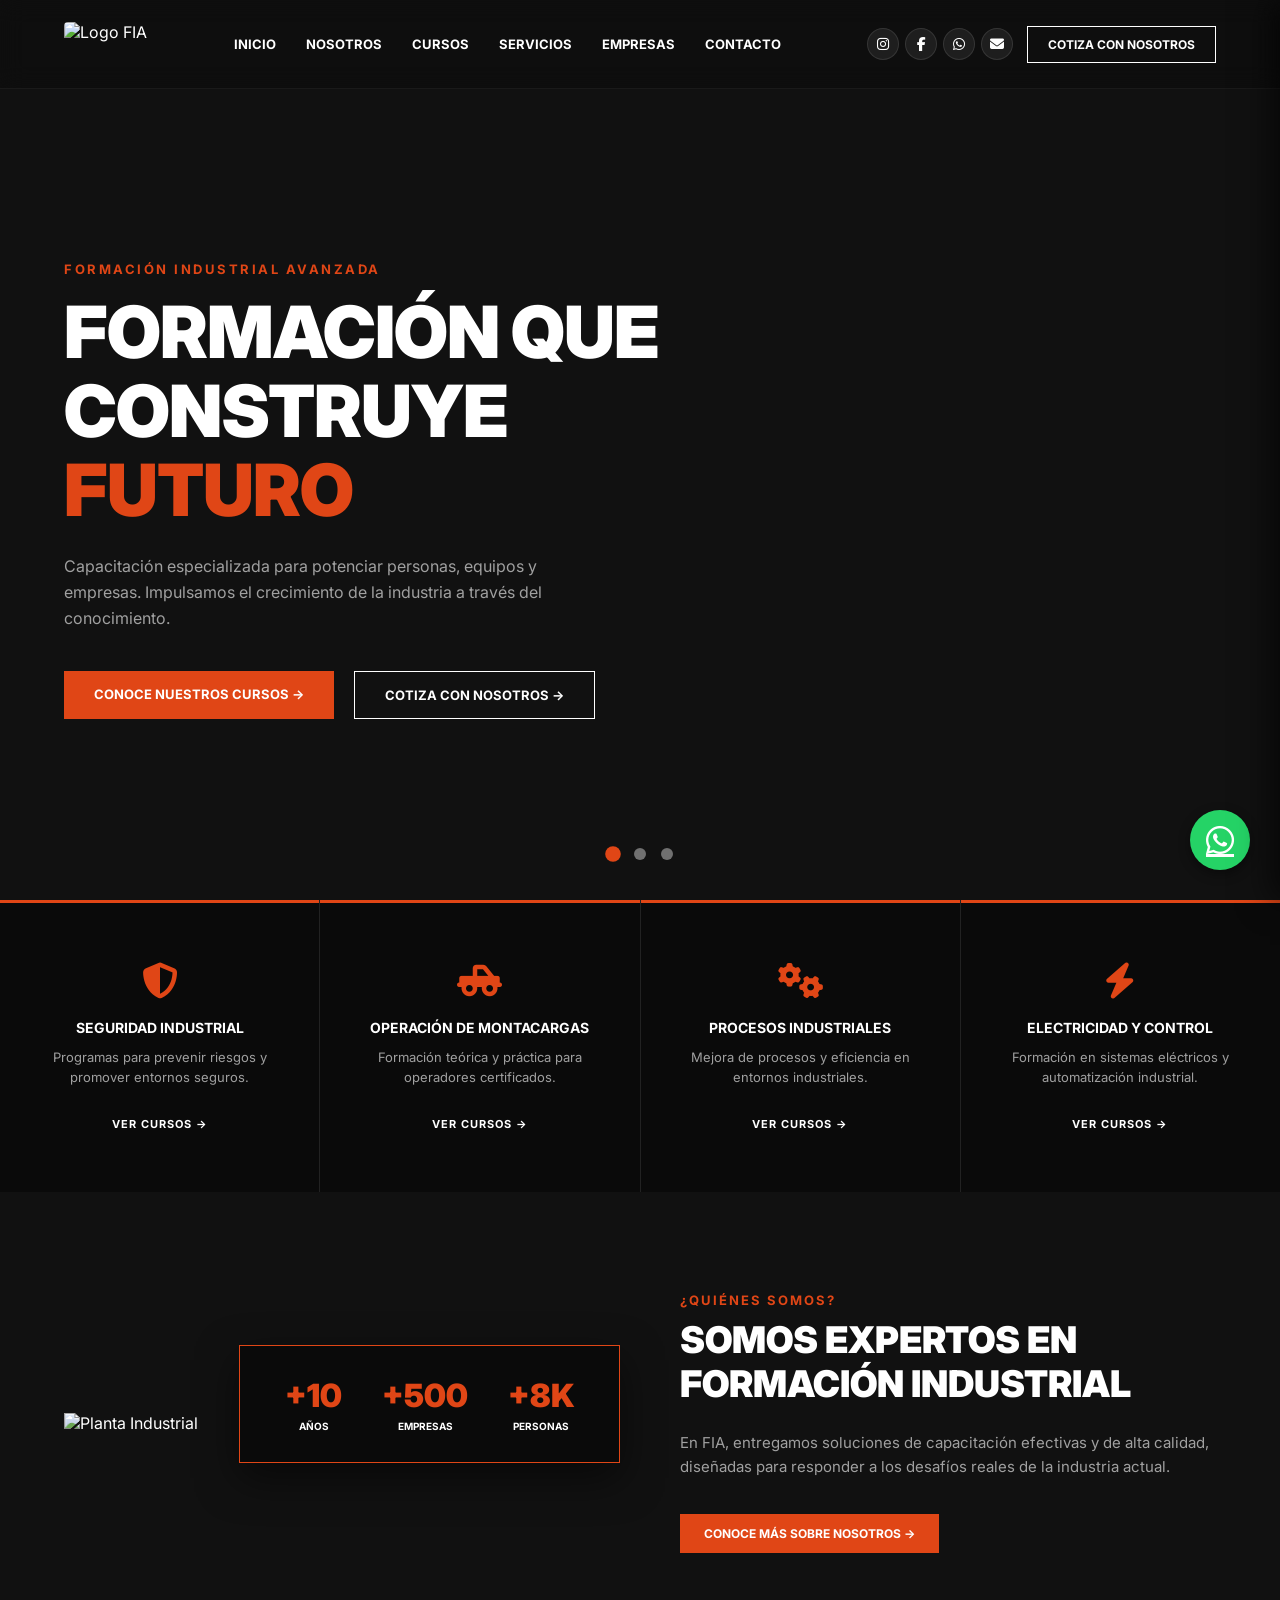
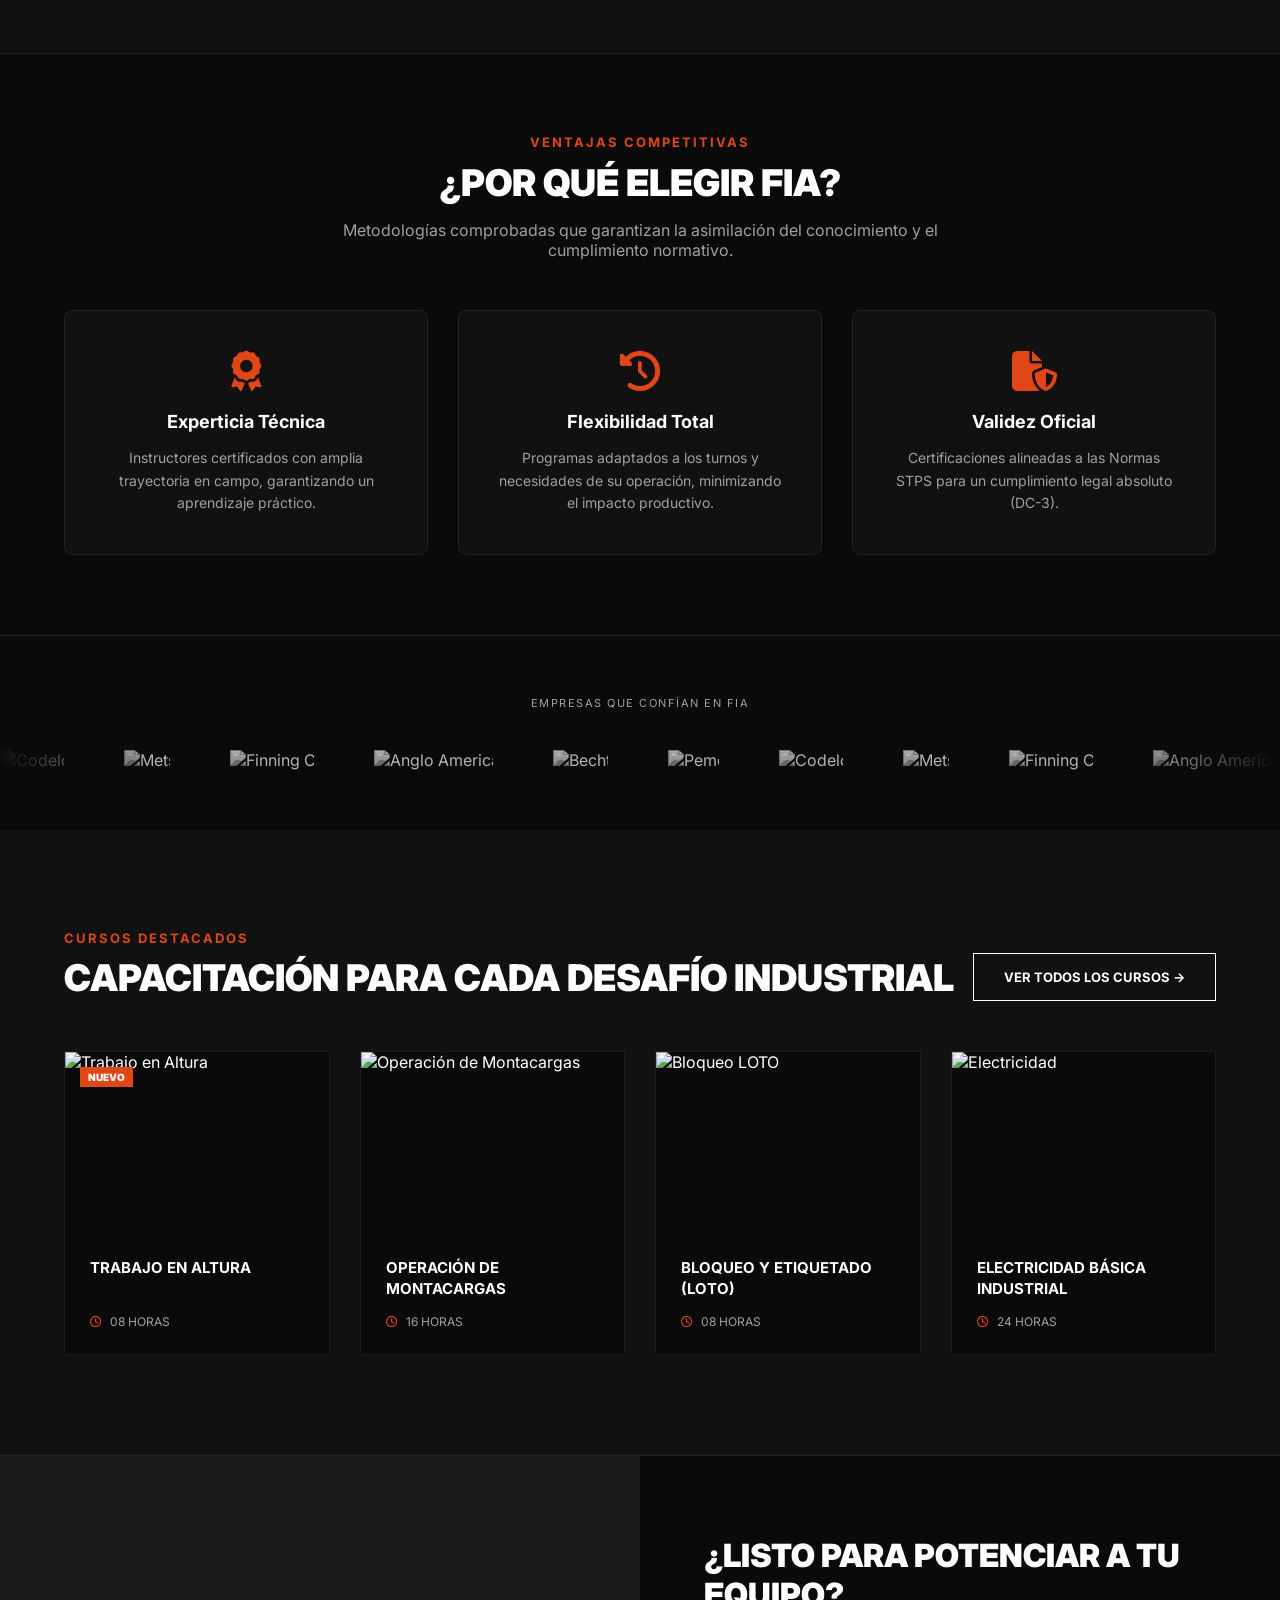
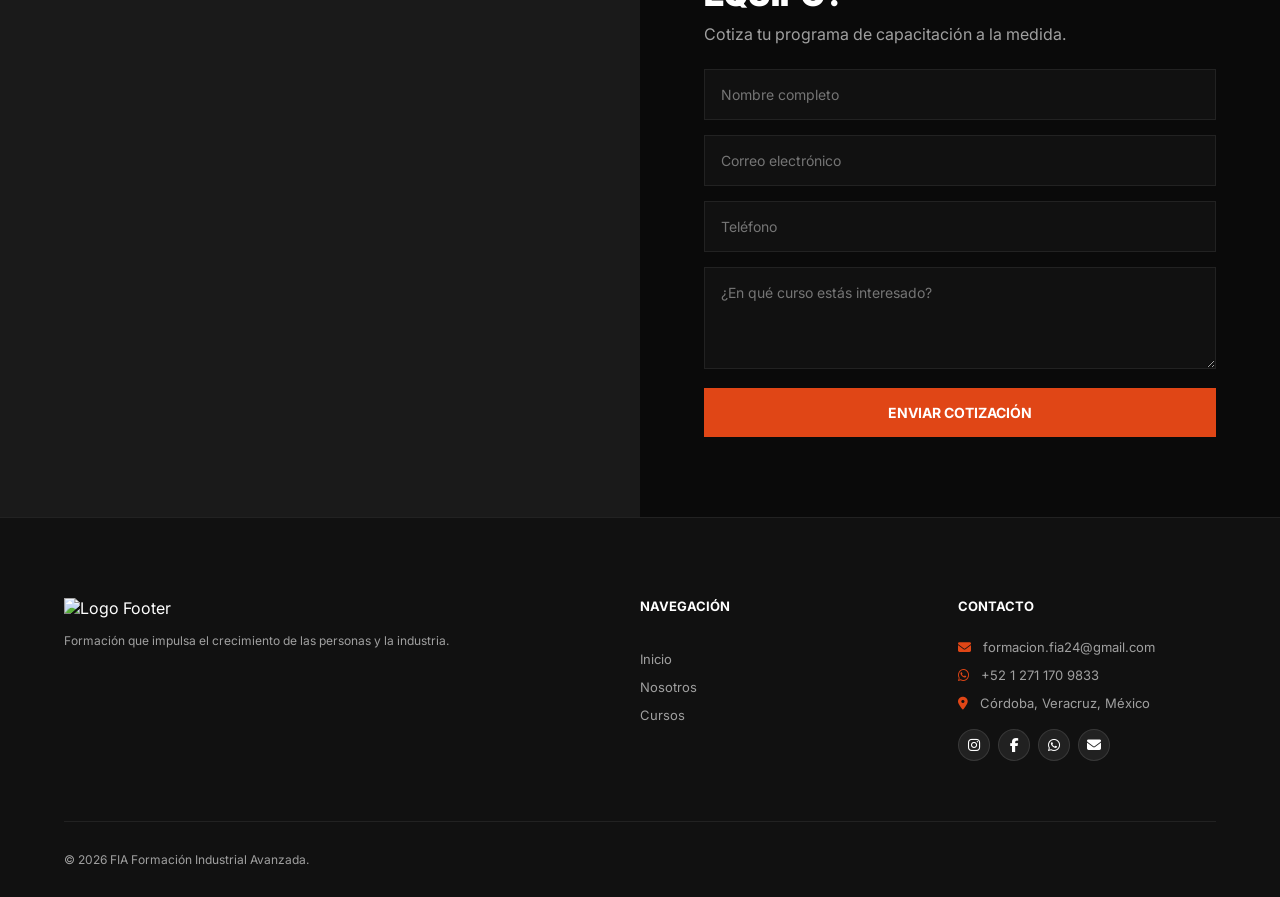
==== index.html @ e3ddbc58 "Add files via upload" ====
<!DOCTYPE html>
<html lang="es">
<head>
    <meta charset="UTF-8">
    <meta name="viewport" content="width=device-width, initial-scale=1.0">
    <title>FIA - Formación Industrial Avanzada</title>
    <link rel="preconnect" href="https://fonts.googleapis.com">
    <link rel="preconnect" href="https://fonts.gstatic.com" crossorigin>
    <link href="https://fonts.googleapis.com/css2?family=Inter:wght@300;400;500;700;900&display=swap" rel="stylesheet">
    <link rel="stylesheet" href="https://cdnjs.cloudflare.com/ajax/libs/font-awesome/6.4.0/css/all.min.css">
    <link rel="stylesheet" href="styles.css">

    <script type="text/javascript"
        src="https://cdn.jsdelivr.net/npm/@emailjs/browser@4/dist/email.min.js">
</script>
<script type="text/javascript">
   (function(){
      emailjs.init({
        publicKey: "dpzaGvA97OvVMEj7u",
      });
   })();
</script>
    <script src="script.js"></script>
</head>
<body>

    <a href="https://wa.me/5212711709833" class="whatsapp-float" target="_blank" aria-label="Contacto por WhatsApp">
        <i class="fab fa-whatsapp"></i>
    </a>

    <!-- CABECERA FLOTANTE TRANSPARENTE -->
    <header id="main-header">
        <div class="logo">
            <img src="Imagenes/Logo Fia Blanco.png" alt="Logo FIA">
        </div>
        <nav class="nav-pc">
            <a href="#inicio">INICIO</a>
            <a href="nosotros-page.html">NOSOTROS</a>
            <a href="cursos.html">CURSOS</a>
            <a href="#servicios">SERVICIOS</a>
            <a href="#empresas">EMPRESAS</a>
            <a href="#contacto">CONTACTO</a>
        </nav>
        <div class="header-action">
            <div class="header-social">
                <a href="https://www.instagram.com/fia_formacion_industrial/" target="_blank" aria-label="Instagram" class="social-icon"><i class="fab fa-instagram"></i></a>
                <a href="https://www.facebook.com/profile.php?id=61570058125837" target="_blank" aria-label="Facebook" class="social-icon"><i class="fab fa-facebook-f"></i></a>
                <a href="https://wa.me/5212711709833" target="_blank" aria-label="WhatsApp" class="social-icon"><i class="fab fa-whatsapp"></i></a>
                <a href="mailto:formacion.fia24@gmail.com" aria-label="Email" class="social-icon"><i class="fas fa-envelope"></i></a>
            </div>
            <a href="#contacto" class="btn-outline-small">COTIZA CON NOSOTROS</a>
        </div>
        <div class="menu-toggle" id="mobile-menu-btn">
            <i class="fas fa-bars"></i>
        </div>
    </header>

    <div class="sidebar" id="sidebar">
        <div class="sidebar-header">
            <i class="fas fa-times" id="close-sidebar"></i>
        </div>
        <nav class="sidebar-nav">
            <a href="#inicio">INICIO</a>
            <a href="#nosotros">NOSOTROS</a>
            <a href="cursos.html">CURSOS</a>
            <a href="#servicios">SERVICIOS</a>
            <a href="#empresas">EMPRESAS</a>
            <a href="#contacto">CONTACTO</a>
            <a href="#contacto" class="btn-orange" style="text-align: center; margin-top: 20px;">COTIZA CON NOSOTROS</a>
        </nav>
    </div>

    <!-- HERO -->
<!-- HERO SLIDER (NUEVO) -->
    <section class="hero-slider" id="inicio">
        <!-- Slide 1 -->
        <div class="slide active" style="background-image: linear-gradient(rgba(17,17,17,0.7), rgba(17,17,17,0.85)), url('https://images.unsplash.com/photo-1504917595217-d4dc5ebe6122?auto=format&fit=crop&q=80');">
            <div class="hero-container fade-in visible">
                <h4>FORMACIÓN INDUSTRIAL AVANZADA</h4>
                <h1>FORMACIÓN QUE CONSTRUYE<br><span class="highlight">FUTURO</span></h1>
                <p>Capacitación especializada para potenciar personas, equipos y empresas. Impulsamos el crecimiento de la industria a través del conocimiento.</p>
                <div class="hero-btns">
                    <a href="cursos.html" class="btn-orange">CONOCE NUESTROS CURSOS →</a>
                    <a href="#contacto" class="btn-outline">COTIZA CON NOSOTROS →</a>
                </div>
            </div>
        </div>
        <!-- Slide 2 -->
        <div class="slide" style="background-image: linear-gradient(rgba(17,17,17,0.7), rgba(17,17,17,0.85)), url('https://images.unsplash.com/photo-1581092160562-40aa08e78837?auto=format&fit=crop&q=80');">
            <div class="hero-container">
                <h4>CERTIFICACIONES OFICIALES</h4>
                <h1>CUMPLIMIENTO NORMATIVO<br><span class="highlight">STPS Y DC-3</span></h1>
                <p>Protege a tu personal y evita sanciones con cursos alineados al 100% con las Normas Oficiales Mexicanas.</p>
                <div class="hero-btns">
                    <a href="cursos.html" class="btn-orange">VER CATÁLOGO →</a>
                </div>
            </div>
        </div>
        <!-- Slide 3 -->
        <div class="slide" style="background-image: linear-gradient(rgba(17,17,17,0.7), rgba(17,17,17,0.85)), url('https://images.unsplash.com/photo-1541888946425-d81bb19240f5?auto=format&fit=crop&q=80');">
            <div class="hero-container">
                <h4>SEGURIDAD Y PRODUCTIVIDAD</h4>
                <h1>CERO ACCIDENTES ES<br><span class="highlight">NUESTRA META</span></h1>
                <p>Diseñamos programas a la medida de tu planta industrial para crear una verdadera cultura de prevención.</p>
                <div class="hero-btns">
                    <a href="#contacto" class="btn-orange">SOLICITAR COTIZACIÓN →</a>
                </div>
            </div>
        </div>
        
        <!-- Controles del Slider -->
        <div class="slider-dots">
            <span class="dot active"></span>
            <span class="dot"></span>
            <span class="dot"></span>
        </div>
    </section>
    <!-- SERVICIOS -->
    <section class="services-grid" id="servicios">
        <div class="s-card slide-up" style="transition-delay: 0.1s;">
            <i class="fas fa-shield-alt"></i>
            <h3>SEGURIDAD INDUSTRIAL</h3>
            <p>Programas para prevenir riesgos y promover entornos seguros.</p>
            <a href="cursos.html" class="view-more">VER CURSOS →</a>
        </div>
        <div class="s-card slide-up" style="transition-delay: 0.2s;">
            <i class="fas fa-truck-pickup"></i>
            <h3>OPERACIÓN DE MONTACARGAS</h3>
            <p>Formación teórica y práctica para operadores certificados.</p>
            <a href="cursos.html" class="view-more">VER CURSOS →</a>
        </div>
        <div class="s-card slide-up" style="transition-delay: 0.3s;">
            <i class="fas fa-cogs"></i>
            <h3>PROCESOS INDUSTRIALES</h3>
            <p>Mejora de procesos y eficiencia en entornos industriales.</p>
            <a href="cursos.html" class="view-more">VER CURSOS →</a>
        </div>
        <div class="s-card slide-up" style="transition-delay: 0.4s;">
            <i class="fas fa-bolt"></i>
            <h3>ELECTRICIDAD Y CONTROL</h3>
            <p>Formación en sistemas eléctricos y automatización industrial.</p>
            <a href="cursos.html" class="view-more">VER CURSOS →</a>
        </div>
    </section>

    <!-- NOSOTROS -->
    <section class="about" id="nosotros">
        <div class="about-container">
            <div class="about-img fade-in">
                <img src="https://images.unsplash.com/photo-1541888946425-d81bb19240f5?auto=format&fit=crop&q=80&w=600" alt="Planta Industrial">
                <div class="stats-box slide-up">
                    <div class="stat">
                        <span>+10</span>
                        <p>AÑOS</p>
                    </div>
                    <div class="stat">
                        <span>+500</span>
                        <p>EMPRESAS</p>
                    </div>
                    <div class="stat">
                        <span>+8K</span>
                        <p>PERSONAS</p>
                    </div>
                </div>
            </div>
            <div class="about-content slide-up">
                <h4>¿QUIÉNES SOMOS?</h4>
                <h2>SOMOS EXPERTOS EN FORMACIÓN INDUSTRIAL</h2>
                <p>En FIA, entregamos soluciones de capacitación efectivas y de alta calidad, diseñadas para responder a los desafíos reales de la industria actual.</p>
                <a href="nosotros-page.html" class="btn-orange-small">CONOCE MÁS SOBRE NOSOTROS →</a>
            </div>
        </div>
    </section>

    <!-- POR QUÉ ELEGIR FIA (NUEVA SECCIÓN) -->
    <section class="why-us">
        <div class="why-header fade-in">
            <h4>VENTAJAS COMPETITIVAS</h4>
            <h2>¿POR QUÉ ELEGIR FIA?</h2>
            <p>Metodologías comprobadas que garantizan la asimilación del conocimiento y el cumplimiento normativo.</p>
        </div>
        <div class="why-grid">
            <div class="w-card slide-up" style="transition-delay: 0.1s;">
                <i class="fas fa-award"></i>
                <h3>Experticia Técnica</h3>
                <p>Instructores certificados con amplia trayectoria en campo, garantizando un aprendizaje práctico.</p>
            </div>
            <div class="w-card slide-up" style="transition-delay: 0.2s;">
                <i class="fas fa-clock-rotate-left"></i>
                <h3>Flexibilidad Total</h3>
                <p>Programas adaptados a los turnos y necesidades de su operación, minimizando el impacto productivo.</p>
            </div>
            <div class="w-card slide-up" style="transition-delay: 0.3s;">
                <i class="fas fa-file-shield"></i>
                <h3>Validez Oficial</h3>
                <p>Certificaciones alineadas a las Normas STPS para un cumplimiento legal absoluto (DC-3).</p>
            </div>
        </div>
    </section>

    <!-- CARRUSEL DE CLIENTES -->
    <section class="partners" id="empresas">
        <p class="fade-in">EMPRESAS QUE CONFÍAN EN FIA</p>
        <div class="slider-container fade-in">
            <div class="slider-track">
                <!-- Logos -->
                <img src="https://placehold.co/160x60/111111/a0a0a0?text=CODELCO" alt="Codelco">
                <img src="https://placehold.co/160x60/111111/a0a0a0?text=METSO" alt="Metso">
                <img src="https://placehold.co/160x60/111111/a0a0a0?text=FINNING+CAT" alt="Finning Cat">
                <img src="https://placehold.co/160x60/111111/a0a0a0?text=ANGLO+AMERICAN" alt="Anglo American">
                <img src="https://placehold.co/160x60/111111/a0a0a0?text=BECHTEL" alt="Bechtel">
                <img src="https://placehold.co/160x60/111111/a0a0a0?text=PEMEX" alt="Pemex">
                <!-- Logos duplicados para el ciclo infinito -->
                <img src="https://placehold.co/160x60/111111/a0a0a0?text=CODELCO" alt="Codelco">
                <img src="https://placehold.co/160x60/111111/a0a0a0?text=METSO" alt="Metso">
                <img src="https://placehold.co/160x60/111111/a0a0a0?text=FINNING+CAT" alt="Finning Cat">
                <img src="https://placehold.co/160x60/111111/a0a0a0?text=ANGLO+AMERICAN" alt="Anglo American">
                <img src="https://placehold.co/160x60/111111/a0a0a0?text=BECHTEL" alt="Bechtel">
                <img src="https://placehold.co/160x60/111111/a0a0a0?text=PEMEX" alt="Pemex">
            </div>
        </div>
    </section>

    <!-- CURSOS -->
    <section class="course-preview">
        <div class="cp-header fade-in">
            <div>
                <h4>CURSOS DESTACADOS</h4>
                <h2>CAPACITACIÓN PARA CADA DESAFÍO INDUSTRIAL</h2>
            </div>
            <a href="cursos.html" class="btn-outline">VER TODOS LOS CURSOS →</a>
        </div>
        <div class="cp-grid">
            <div class="cp-card slide-up" style="transition-delay: 0.1s;">
                <div class="badge">NUEVO</div>
                <img src="https://images.unsplash.com/photo-1504307651254-35680f356dfd?auto=format&fit=crop&q=80&w=400" alt="Trabajo en Altura">
                <div class="cp-body">
                    <h3>TRABAJO EN ALTURA</h3>
                    <p><i class="far fa-clock"></i> 08 HORAS</p>
                </div>
            </div>
            <div class="cp-card slide-up" style="transition-delay: 0.2s;">
                <img src="https://images.unsplash.com/photo-1578575437130-527eed3abbec?auto=format&fit=crop&q=80&w=400" alt="Operación de Montacargas">
                <div class="cp-body">
                    <h3>OPERACIÓN DE MONTACARGAS</h3>
                    <p><i class="far fa-clock"></i> 16 HORAS</p>
                </div>
            </div>
            <div class="cp-card slide-up" style="transition-delay: 0.3s;">
                <img src="https://images.unsplash.com/photo-1581092918056-0c4c3acd3789?auto=format&fit=crop&q=80&w=400" alt="Bloqueo LOTO">
                <div class="cp-body">
                    <h3>BLOQUEO Y ETIQUETADO (LOTO)</h3>
                    <p><i class="far fa-clock"></i> 08 HORAS</p>
                </div>
            </div>
            <div class="cp-card slide-up" style="transition-delay: 0.4s;">
                <img src="https://images.unsplash.com/photo-1621905251189-08b45d6a269e?auto=format&fit=crop&q=80&w=400" alt="Electricidad">
                <div class="cp-body">
                    <h3>ELECTRICIDAD BÁSICA INDUSTRIAL</h3>
                    <p><i class="far fa-clock"></i> 24 HORAS</p>
                </div>
            </div>
        </div>
    </section>

    <!-- CONTACTO (MAPA CORREGIDO) -->
      <section class="contact-area" id="contacto">
        <div class="map-box fade-in">
            <iframe src="https://www.google.com/maps/embed?pb=!1m18!1m12!1m3!1d3775.6146960098954!2d-97.07022130000001!3d18.8597924!2m3!1f0!2f0!3f0!3m2!1i1024!2i768!4f13.1!3m3!1m2!1s0x85c4fd35930160cd%3A0xa3a0b5813eb98255!2sTorre%20Diez!5e0!3m2!1ses!2smx!4v1779411791899!5m2!1ses!2smx" width="600" height="450" style="border:0;" allowfullscreen="" loading="lazy" referrerpolicy="no-referrer-when-downgrade"></iframe>
        </div>
        <div class="form-box slide-up">
            <h2>¿LISTO PARA POTENCIAR A TU EQUIPO?</h2>
            <p style="color: var(--text-gray); margin-bottom: 25px;">Cotiza tu programa de capacitación a la medida.</p>
            <form id="contact-form">
                <!-- Se requiere 'name' attributes para EmailJS -->
                <input type="text" name="name" placeholder="Nombre completo" required id="name">
                <input type="email" name="email" placeholder="Correo electrónico" required id="email">
                <input type="tel" name="tel" placeholder="Teléfono" id="tel">
                <textarea name="message" placeholder="¿En qué curso estás interesado?" rows="4" required id="message"></textarea>
                <button type="submit" class="btn-orange-full">ENVIAR COTIZACIÓN</button>
            </form>
           <div id="success-alert" class="alert-success">
                <i class="fas fa-check-circle"></i> ¡Mensaje enviado! Nos pondremos en contacto pronto.
            </div>
        </div>
    </section>
    
    <!-- FOOTER -->
    <footer>
        <div class="f-container">
            <div class="f-brand">
                <img src="Imagenes/Logo Fia Blanco.png" alt="Logo Footer">
                <p style="font-size: 12px; color: var(--text-gray); margin-top: 15px;">Formación que impulsa el crecimiento de las personas y la industria.</p>
            </div>
            <div class="f-nav">
                <h4>NAVEGACIÓN</h4>
                <a href="#inicio">Inicio</a>
                <a href="#nosotros">Nosotros</a>
                <a href="cursos.html">Cursos</a>
            </div>
            <div class="f-contact">
                <h4>CONTACTO</h4>
                <p><i class="fas fa-envelope"></i> formacion.fia24@gmail.com</p>
                <p><i class="fab fa-whatsapp"></i> +52 1 271 170 9833</p>
                <p><i class="fas fa-map-marker-alt"></i> Córdoba, Veracruz, México</p>
                <div class="footer-social">
                    <a href="https://www.instagram.com/fia_formacion_industrial/" target="_blank" aria-label="Instagram" class="social-icon"><i class="fab fa-instagram"></i></a>
                    <a href="https://www.facebook.com/profile.php?id=61570058125837" target="_blank" aria-label="Facebook" class="social-icon"><i class="fab fa-facebook-f"></i></a>
                    <a href="https://wa.me/5212711709833" target="_blank" aria-label="WhatsApp" class="social-icon"><i class="fab fa-whatsapp"></i></a>
                    <a href="mailto:formacion.fia24@gmail.com" aria-label="Email" class="social-icon"><i class="fas fa-envelope"></i></a>
                </div>
            </div>
        </div>
        <div class="f-bottom">
            <p>© 2026 FIA Formación Industrial Avanzada.</p>
        </div>
    </footer>

</body>
</html>
---- styles.css ----
:root {
    --primary-orange: #e04616;
    --bg-dark: #111111;
    --bg-darker: #0a0a0a;
    --text-white: #ffffff;
    --text-gray: #a0a0a0;
    --borders: #222222;
}

* { margin: 0; padding: 0; box-sizing: border-box; font-family: 'Inter', sans-serif; }
body { background-color: var(--bg-dark); color: var(--text-white); overflow-x: hidden; }

/* ANIMACIONES GLOBALES */
.fade-in { opacity: 0; transform: translateY(20px); transition: opacity 0.8s ease-out, transform 0.8s ease-out; }
.fade-in.visible { opacity: 1; transform: translateY(0); }
.slide-up { opacity: 0; transform: translateY(40px); transition: opacity 0.8s ease-out, transform 0.8s ease-out; }
.slide-up.visible { opacity: 1; transform: translateY(0); }

/* HEADER TRANSPARENTE ELEGANTE */
header { 
    display: flex; justify-content: space-between; align-items: center; 
    padding: 22px 5%; 
    background-color: rgba(10, 10, 10, 0.4);
    backdrop-filter: blur(12px);
    -webkit-backdrop-filter: blur(12px);
    position: fixed; 
    top: 0; width: 100%; z-index: 1000; 
    border-bottom: 1px solid rgba(255, 255, 255, 0.05);
    transition: all 0.4s ease;
}
header.scrolled {
    background-color: rgba(10, 10, 10, 0.95);
    box-shadow: 0 5px 20px rgba(0,0,0,0.5);
    padding: 15px 5%;
}
.logo img { height: 44px; display: block; border-radius: 4px; }
.nav-pc { display: flex; gap: 30px; }
.nav-pc a { color: var(--text-white); text-decoration: none; font-size: 13px; font-weight: 700; transition: color 0.3s ease; }
.nav-pc a:hover { color: var(--primary-orange); }
.btn-outline-small { border: 1px solid var(--text-white); padding: 10px 20px; color: var(--text-white); text-decoration: none; font-size: 12px; font-weight: 700; transition: all 0.3s; }
.btn-outline-small:hover { border-color: var(--primary-orange); color: var(--primary-orange); }
.menu-toggle { display: none; font-size: 22px; cursor: pointer; }

/* Social Icons - Header & Footer */
.header-action { display: flex; align-items: center; gap: 14px; }
.header-social { display: flex; align-items: center; gap: 6px; }
.footer-social  { display: flex; gap: 8px; margin-top: 18px; }
.social-icon {
    display: inline-flex; align-items: center; justify-content: center;
    width: 32px; height: 32px; border-radius: 50%;
    background: rgba(255,255,255,0.07);
    color: var(--text-white);
    font-size: 14px;
    text-decoration: none;
    transition: background 0.25s, color 0.25s, transform 0.2s;
    border: 1px solid rgba(255,255,255,0.1);
}
.social-icon:hover { background: var(--primary-orange); color: #fff; border-color: var(--primary-orange); transform: translateY(-2px); }

/* Sidebar */
.sidebar { position: fixed; top: 0; right: -320px; width: 320px; height: 100%; background-color: var(--bg-darker); z-index: 2000; padding: 30px; box-shadow: -10px 0 30px rgba(0,0,0,0.6); transition: right 0.4s ease; border-left: 1px solid var(--borders); }
.sidebar.active { right: 0; }
.sidebar-header { display: flex; justify-content: flex-end; }
.sidebar-header i { font-size: 26px; cursor: pointer; color: var(--primary-orange); }
.sidebar-nav { display: flex; flex-direction: column; gap: 25px; margin-top: 40px; }
.sidebar-nav a { color: var(--text-white); text-decoration: none; font-size: 16px; font-weight: 700; }

/* Hero Section */
.hero { min-height: 100vh; background-image: linear-gradient(rgba(17,17,17,0.7), rgba(17,17,17,0.85)), url('https://images.unsplash.com/photo-1504917595217-d4dc5ebe6122?auto=format&fit=crop&q=80'); background-size: cover; background-position: center; display: flex; align-items: center; padding: 0 5%; }
.hero-container { max-width: 850px; margin-top: 80px; }
.hero h4 { color: var(--primary-orange); letter-spacing: 2.5px; font-size: 13px; font-weight: 700; margin-bottom: 15px; }
.hero h1 { font-size: 4.5rem; font-weight: 900; line-height: 1.1; margin-bottom: 25px; letter-spacing: -1px; }
.highlight { color: var(--primary-orange); }
.hero p { color: var(--text-gray); font-size: 16px; max-width: 550px; line-height: 1.6; margin-bottom: 40px; }
.hero-btns { display: flex; gap: 20px; }
.btn-orange { background-color: var(--primary-orange); color: var(--text-white); padding: 15px 30px; text-decoration: none; font-weight: 700; font-size: 13px; border: none; cursor: pointer; transition: 0.3s; }
.btn-orange:hover { background-color: #be3910; transform: scale(1.05); }
.btn-outline { border: 1px solid var(--text-white); color: var(--text-white); padding: 15px 30px; text-decoration: none; font-weight: 700; font-size: 13px; transition: 0.3s; }
.btn-outline:hover { border-color: var(--primary-orange); color: var(--primary-orange); }

/* HERO SLIDER */
.hero-slider { position: relative; width: 100%; height: 100vh; overflow: hidden; }
.hero-slider .slide {
    position: absolute; top: 0; left: 0; width: 100%; height: 100%;
    background-size: cover; background-position: center; display: flex; align-items: center; padding: 0 5%;
    opacity: 0; transition: opacity 1s ease-in-out; z-index: 1;
}
.hero-slider .slide.active { opacity: 1; z-index: 2; }
.hero-container { max-width: 850px; margin-top: 80px; }
.hero-container h4 { color: var(--primary-orange); letter-spacing: 2.5px; font-size: 13px; font-weight: 700; margin-bottom: 15px; }
.hero-container h1 { font-size: 4.5rem; font-weight: 900; line-height: 1.1; margin-bottom: 25px; letter-spacing: -1px; }
.highlight { color: var(--primary-orange); }
.hero-container p { color: var(--text-gray); font-size: 16px; max-width: 550px; line-height: 1.6; margin-bottom: 40px; }
.hero-btns { display: flex; gap: 20px; }
.btn-orange { background-color: var(--primary-orange); color: var(--text-white); padding: 15px 30px; text-decoration: none; font-weight: 700; font-size: 13px; border: none; cursor: pointer; transition: 0.3s; }
.btn-orange:hover { background-color: #be3910; transform: scale(1.05); }
.btn-outline { border: 1px solid var(--text-white); color: var(--text-white); padding: 15px 30px; text-decoration: none; font-weight: 700; font-size: 13px; transition: 0.3s; }
.btn-outline:hover { border-color: var(--primary-orange); color: var(--primary-orange); }

.slider-dots { position: absolute; bottom: 40px; left: 50%; transform: translateX(-50%); display: flex; gap: 15px; z-index: 10; }
.slider-dots .dot { width: 12px; height: 12px; background-color: rgba(255,255,255,0.4); border-radius: 50%; cursor: pointer; transition: 0.3s; }
.slider-dots .dot.active { background-color: var(--primary-orange); transform: scale(1.3); }

/* Services Grid */
.services-grid { display: grid; grid-template-columns: repeat(auto-fit, minmax(250px, 1fr)); background-color: var(--borders); gap: 1px; }
.s-card { background-color: var(--bg-darker); padding: 60px 40px; text-align: center; border-top: 3px solid var(--primary-orange); transition: 0.3s; }
.s-card:hover { background-color: #151515; transform: translateY(-10px); }
.s-card i { font-size: 36px; color: var(--primary-orange); margin-bottom: 20px; }
.s-card h3 { font-size: 14px; font-weight: 700; margin-bottom: 12px; }
.s-card p { color: var(--text-gray); font-size: 13px; line-height: 1.5; margin-bottom: 25px; }
.view-more { color: var(--text-white); text-decoration: none; font-size: 11px; font-weight: 700; letter-spacing: 1px; transition: 0.3s; }
.s-card:hover .view-more { color: var(--primary-orange); }

/* About Section */
.about { padding: 100px 5%; }
.about-container { display: grid; grid-template-columns: 1fr 1fr; gap: 80px; align-items: center; }
.about-img { position: relative; }
.about-img img { width: 100%; display: block; filter: grayscale(30%); }
.stats-box { position: absolute; bottom: -30px; right: -20px; background-color: var(--bg-darker); border: 1px solid var(--primary-orange); padding: 30px 45px; display: flex; gap: 40px; box-shadow: 0 15px 40px rgba(0,0,0,0.5); }
.stat { text-align: center; }
.stat span { font-size: 32px; font-weight: 900; color: var(--primary-orange); display: block; }
.stat p { font-size: 10px; font-weight: 700; color: var(--text-white); margin-top: 5px; }
.about-content h4 { color: var(--primary-orange); font-size: 13px; letter-spacing: 2px; margin-bottom: 10px; }
.about-content h2 { font-size: 2.3rem; font-weight: 900; line-height: 1.2; margin-bottom: 25px; }
.about-content p { color: var(--text-gray); font-size: 15px; line-height: 1.6; margin-bottom: 35px; }
.btn-orange-small { background-color: var(--primary-orange); color: var(--text-white); padding: 12px 24px; text-decoration: none; font-weight: 700; font-size: 12px; display: inline-block; }

/* NUEVO: POR QUÉ ELEGIR FIA */
.why-us { padding: 80px 5%; background-color: var(--bg-darker); border-top: 1px solid var(--borders); }
.why-header { text-align: center; margin-bottom: 50px; }
.why-header h4 { color: var(--primary-orange); font-size: 13px; letter-spacing: 2px; margin-bottom: 10px; }
.why-header h2 { font-size: 2.3rem; font-weight: 900; margin-bottom: 15px; }
.why-header p { color: var(--text-gray); max-width: 600px; margin: 0 auto; }
.why-grid { display: grid; grid-template-columns: repeat(auto-fit, minmax(280px, 1fr)); gap: 30px; }
.w-card { background: var(--bg-dark); padding: 40px; border-radius: 8px; text-align: center; border: 1px solid var(--borders); transition: 0.3s; }
.w-card:hover { border-color: var(--primary-orange); transform: translateY(-5px); box-shadow: 0 10px 20px rgba(0,0,0,0.5); }
.w-card i { font-size: 40px; color: var(--primary-orange); margin-bottom: 20px; }
.w-card h3 { margin-bottom: 15px; font-size: 18px; }
.w-card p { color: var(--text-gray); font-size: 14px; line-height: 1.6; }

/* CARRUSEL INFINITO DE EMPRESAS */
.partners { padding: 60px 0; text-align: center; border-top: 1px solid var(--borders); background-color: var(--bg-darker); overflow: hidden; }
.partners p { font-size: 11px; color: var(--text-gray); letter-spacing: 1.5px; margin-bottom: 40px; }
.slider-container { width: 100%; overflow: hidden; position: relative; white-space: nowrap; }
.slider-container::before, .slider-container::after { content: ""; position: absolute; top: 0; width: 150px; height: 100%; z-index: 2; }
.slider-container::before { left: 0; background: linear-gradient(to right, var(--bg-darker) 0%, transparent 100%); }
.slider-container::after { right: 0; background: linear-gradient(to left, var(--bg-darker) 0%, transparent 100%); }

.slider-track {
    display: inline-flex;
    gap: 60px;
    align-items: center;
    animation: scroll 25s linear infinite;
}
.slider-track img { max-height: 45px; filter: grayscale(1) brightness(0.7); transition: 0.3s; }
.slider-track img:hover { filter: grayscale(0) brightness(1); transform: scale(1.1); }

@keyframes scroll {
    0% { transform: translateX(0); }
    100% { transform: translateX(calc(-250px * 6)); }
}

/* Course Cards Preview */
.course-preview { padding: 100px 5%; }
.cp-header { display: flex; justify-content: space-between; align-items: flex-end; margin-bottom: 50px; }
.cp-header h4 { color: var(--primary-orange); font-size: 13px; letter-spacing: 2px; margin-bottom: 10px; }
.cp-header h2 { font-size: 2.3rem; font-weight: 900; line-height: 1.2; }
.cp-grid { display: grid; grid-template-columns: repeat(auto-fit, minmax(260px, 1fr)); gap: 30px; }
.cp-card { background-color: var(--bg-darker); position: relative; border: 1px solid #1a1a1a; transition: 0.3s; overflow: hidden; }
.cp-card:hover { transform: translateY(-5px); border-color: var(--primary-orange); }
.cp-card img { width: 100%; height: 180px; object-fit: cover; display: block; transition: 0.5s; }
.cp-card:hover img { transform: scale(1.05); }
.badge { position: absolute; top: 15px; left: 15px; background-color: var(--primary-orange); color: var(--text-white); font-size: 10px; font-weight: 900; padding: 4px 8px; z-index: 2; }
.cp-body { padding: 25px; position: relative; z-index: 2; background: var(--bg-darker); }
.cp-body h3 { font-size: 15px; font-weight: 700; line-height: 1.4; margin-bottom: 15px; min-height: 42px; }
.cp-body p { color: var(--text-gray); font-size: 12px; }
.cp-body p i { color: var(--primary-orange); margin-right: 5px; }


/* PAGINAS INTERNAS (NOSOTROS) */
.inner-hero { padding: 180px 5% 100px 5%; background: linear-gradient(rgba(17,17,17,0.8), rgba(17,17,17,0.95)), url('https://images.unsplash.com/photo-1541888946425-d81bb19240f5?auto=format&fit=crop&q=80'); background-size: cover; background-position: center; text-align: center; border-bottom: 1px solid var(--borders); }
.inner-hero h1 { font-size: 3.5rem; font-weight: 900; margin-bottom: 15px; }
.inner-hero p { color: var(--primary-orange); font-size: 16px; font-weight: 500; }
.mv-section { padding: 100px 5%; }
.mv-row { display: grid; grid-template-columns: 1fr 1fr; gap: 60px; align-items: center; margin-bottom: 100px; }
.mv-row.reverse { direction: rtl; }
.mv-row.reverse .mv-text { direction: ltr; }
.mv-text h2 { font-size: 2.5rem; font-weight: 900; margin-bottom: 20px; border-left: 5px solid var(--primary-orange); padding-left: 20px; }
.mv-text p { color: var(--text-gray); line-height: 1.8; font-size: 16px; }
.mv-img img { width: 100%; border-radius: 4px; box-shadow: 0 15px 30px rgba(0,0,0,0.5); }

.values-section { padding: 80px 5% 120px 5%; background-color: var(--bg-darker); text-align: center; border-top: 1px solid var(--borders); }
.values-grid { display: grid; grid-template-columns: repeat(auto-fit, minmax(220px, 1fr)); gap: 30px; margin-top: 50px; }
.v-box { background-color: var(--bg-dark); padding: 50px 30px; border: 1px solid var(--borders); border-top: 3px solid var(--borders); transition: 0.3s; }
.v-box:hover { border-top-color: var(--primary-orange); transform: translateY(-5px); box-shadow: 0 15px 30px rgba(0,0,0,0.4); }
.v-box i { font-size: 36px; color: var(--primary-orange); margin-bottom: 25px; }
.v-box h3 { margin-bottom: 15px; font-size: 18px; }
.v-box p { color: var(--text-gray); font-size: 14px; line-height: 1.6; }

/* -------------------------------------
   CONTACT AREA & MAP (ARREGLADO)
--------------------------------------- */
.contact-area { 
    display: grid; 
    grid-template-columns: 1fr 1fr; 
    border-top: 1px solid var(--borders); 
    align-items: stretch; /* Asegura que ambos lados midan lo mismo */
}

/* El contenedor del mapa DEBE tener position: relative para que el iframe no se desborde */
.map-box { 
    width: 100%; 
    height: 100%; 
    min-height: 550px; 
    position: relative; 
    background-color: #1a1a1a; /* Color de fondo por si tarda en cargar */
    overflow: hidden;
}

/* El iframe se vuelve absoluto para llenar exactamente la caja sin afectar el Grid */
.map-box iframe { 
    position: absolute;
    top: 0;
    left: 0;
    width: 100%; 
    height: 100%; 
    border: 0; 
    filter: grayscale(1) invert(92%) contrast(90%); 
}

.form-box { padding: 80px 10%; background-color: var(--bg-darker); }
.form-box h2 { font-size: 2rem; font-weight: 900; margin-bottom: 10px; }
.form-box input, .form-box textarea { width: 100%; padding: 16px; background-color: var(--bg-dark); border: 1px solid var(--borders); color: white; font-size: 14px; margin-bottom: 15px; transition: 0.3s; }
.form-box input:focus, .form-box textarea:focus { outline: none; border-color: var(--primary-orange); }
.btn-orange-full { width: 100%; background-color: var(--primary-orange); color: white; border: none; padding: 16px; font-weight: 700; font-size: 14px; cursor: pointer; transition: 0.3s; }
.btn-orange-full:hover { background-color: #be3910; }
.alert-success { display: none; background-color: #1b5e20; color: #e8f5e9; padding: 15px; margin-top: 20px; font-size: 14px; border-left: 4px solid #4caf50; }

/* WhatsApp Floating */
.whatsapp-float { position: fixed; bottom: 30px; right: 30px; background-color: #25d366; color: white; width: 60px; height: 60px; border-radius: 50%; display: flex; justify-content: center; align-items: center; font-size: 32px; box-shadow: 0 4px 12px rgba(0,0,0,0.4); z-index: 1500; transition: 0.3s; }
.whatsapp-float:hover { transform: scale(1.1); }

/* Footer */
footer { background-color: var(--bg-dark); border-top: 1px solid var(--borders); padding: 80px 5% 30px 5%; }
.f-container { display: grid; grid-template-columns: 2fr 1fr 1fr; gap: 60px; margin-bottom: 60px; }
.f-brand img { height: 44px; }
.f-nav h4, .f-contact h4 { font-size: 13px; font-weight: 700; margin-bottom: 25px; color: var(--text-white); }
.f-nav { display: flex; flex-direction: column; gap: 12px; }
.f-nav a { color: var(--text-gray); text-decoration: none; font-size: 13px; transition: 0.3s; }
.f-nav a:hover { color: var(--primary-orange); }
.f-contact p { color: var(--text-gray); font-size: 13px; margin-bottom: 12px; }
.f-contact p i { color: var(--primary-orange); margin-right: 8px; }
.f-bottom { border-top: 1px solid var(--borders); padding-top: 30px; display: flex; justify-content: space-between; font-size: 12px; color: var(--text-gray); }

/* Catalog Specific */
.full-catalog { padding: 150px 5% 80px 5%; }
.catalog-header { text-align: center; max-width: 700px; margin: 0 auto 60px auto; }
.catalog-grid { display: grid; grid-template-columns: repeat(auto-fit, minmax(280px, 1fr)); gap: 30px; }

/* Responsive */
@media (max-width: 992px) {
    .nav-pc, .header-action { display: none; }
    .menu-toggle { display: block; }
    .hero h1 { font-size: 3rem; }
    .about-container, .contact-area, .f-container { grid-template-columns: 1fr; gap: 40px; }
}
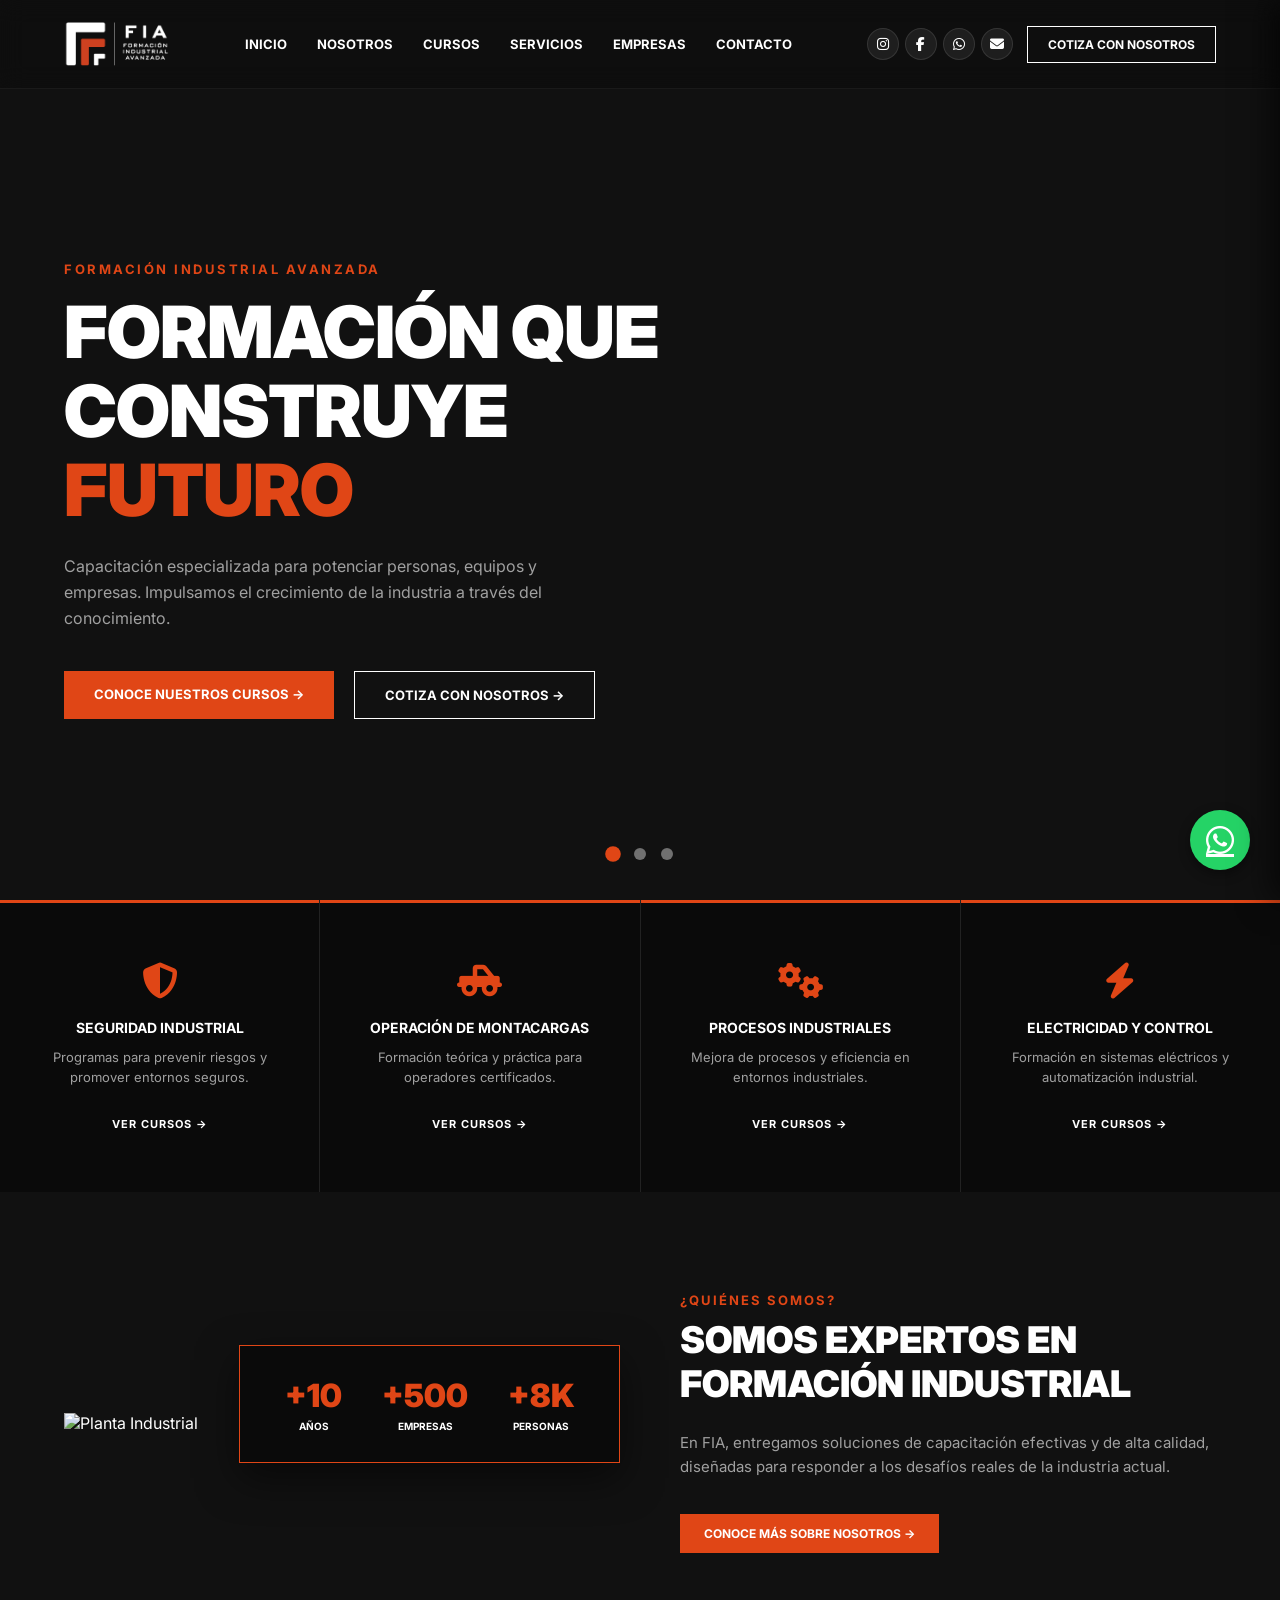
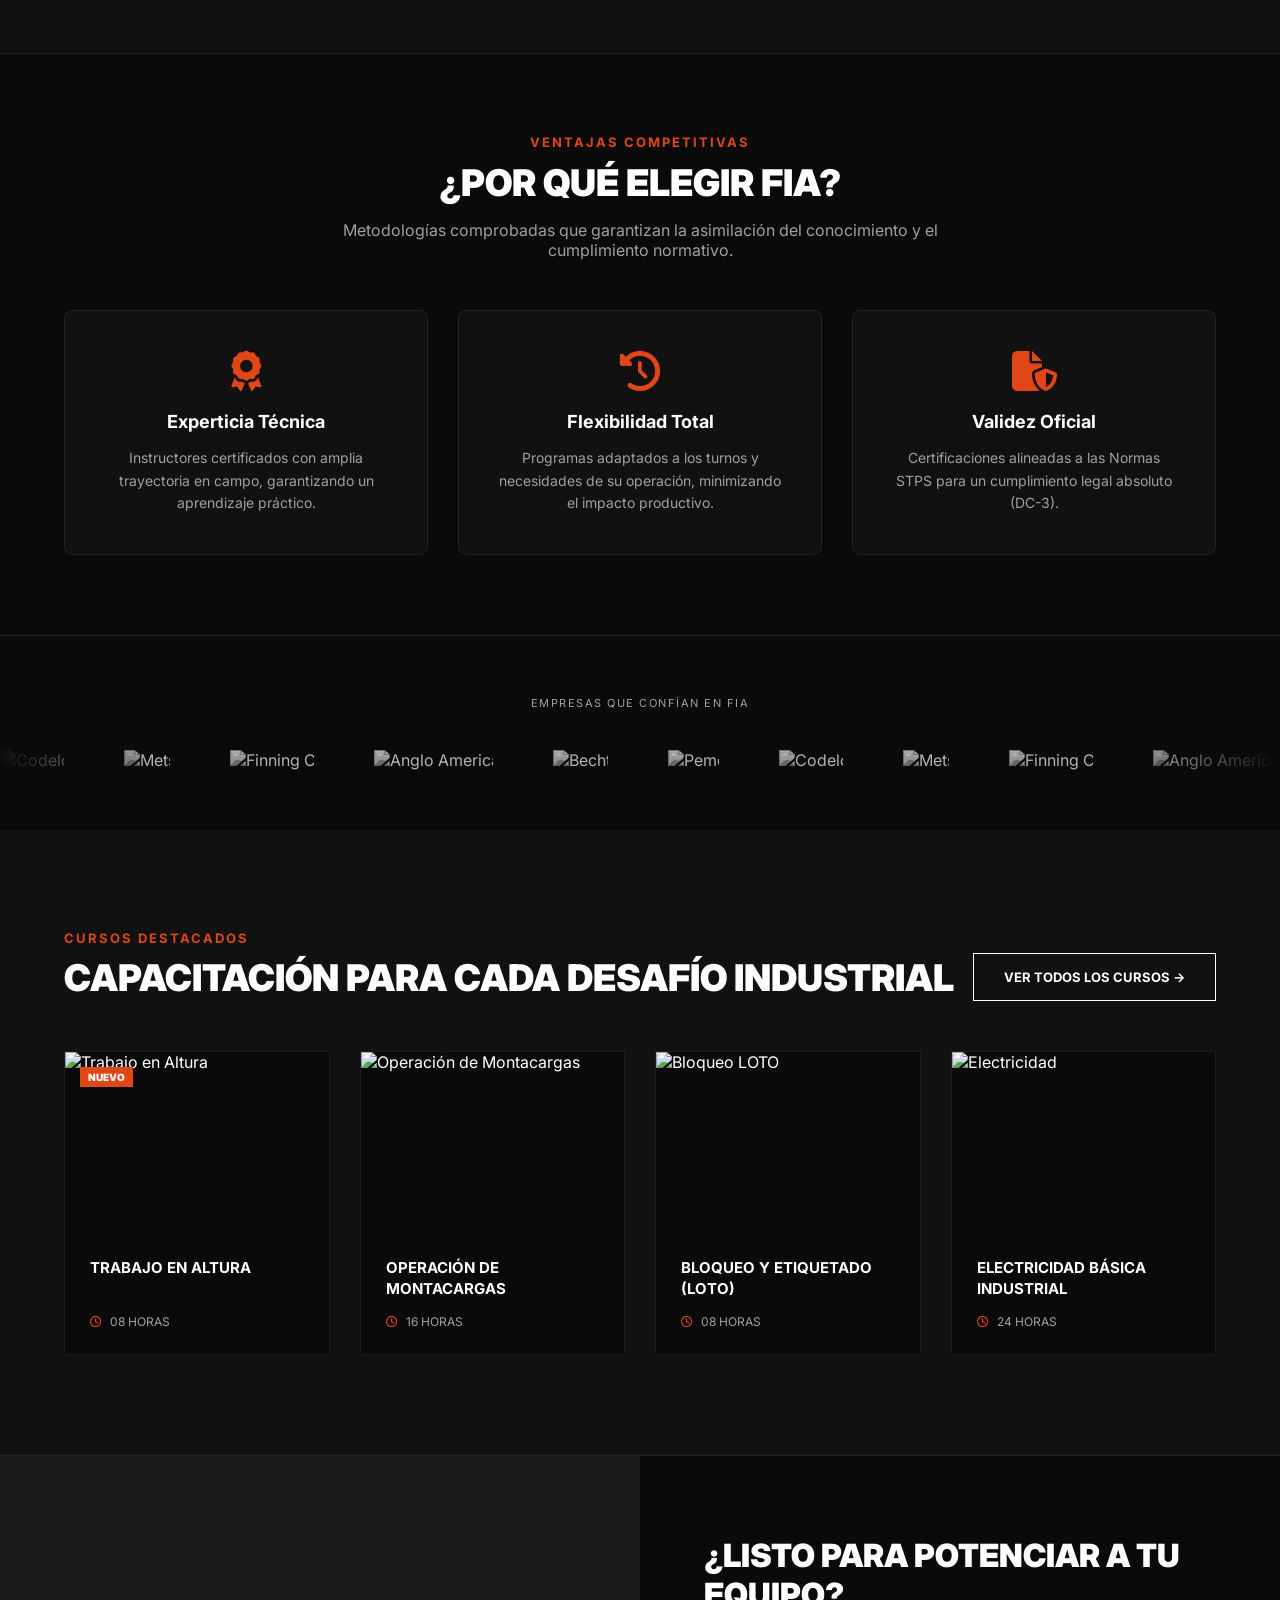
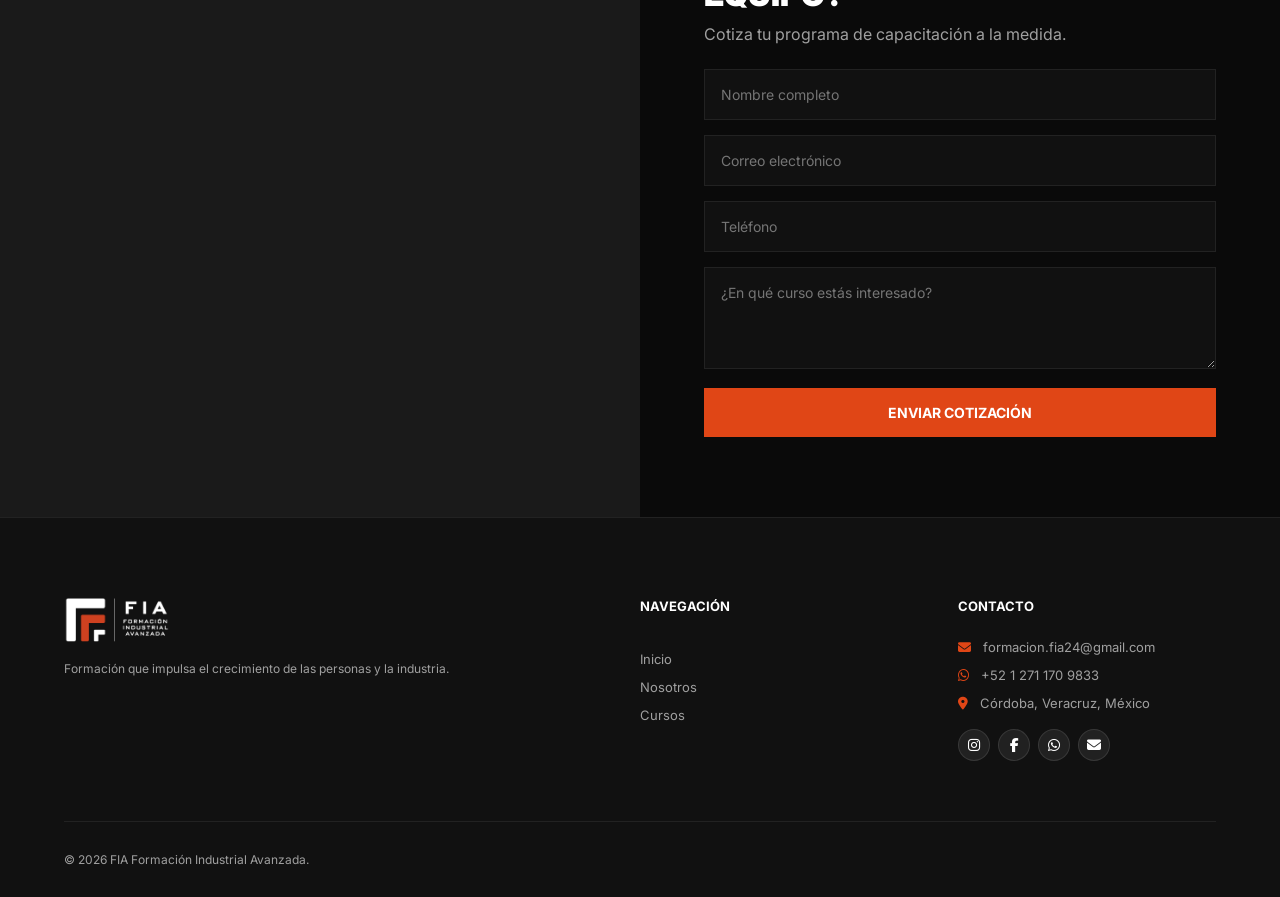
==== commit 17f3ae21: "Add files via upload" ====
--- a/index.html
+++ b/index.html
@@ -266,7 +266,7 @@
     <!-- CONTACTO (MAPA CORREGIDO) -->
       <section class="contact-area" id="contacto">
         <div class="map-box fade-in">
-            <iframe src="https://www.google.com/maps/embed?pb=!1m18!1m12!1m3!1d3775.6146960098954!2d-97.07022130000001!3d18.8597924!2m3!1f0!2f0!3f0!3m2!1i1024!2i768!4f13.1!3m3!1m2!1s0x85c4fd35930160cd%3A0xa3a0b5813eb98255!2sTorre%20Diez!5e0!3m2!1ses!2smx!4v1779411791899!5m2!1ses!2smx" width="600" height="450" style="border:0;" allowfullscreen="" loading="lazy" referrerpolicy="no-referrer-when-downgrade"></iframe>
+            <iframe src="https://www.google.com/maps/embed?pb=!1m18!1m12!1m3!1d3774.223847596825!2d-96.934149!3d18.888771!2m3!1f0!2f0!3f0!3m2!1i1024!2i768!4f13.1!3m3!1m2!1s0x0%3A0x0!2zMTjCsDUzJzE5LjYiTiA5NsKwNTYnMDMuMCJX!5e0!3m2!1ses!2smx!4v1700000000000!5m2!1ses!2smx" allowfullscreen="" loading="lazy" referrerpolicy="no-referrer-when-downgrade"></iframe>
         </div>
         <div class="form-box slide-up">
             <h2>¿LISTO PARA POTENCIAR A TU EQUIPO?</h2>
--- a/styles.css
+++ b/styles.css
@@ -80,7 +80,7 @@
 .btn-outline:hover { border-color: var(--primary-orange); color: var(--primary-orange); }
 
 /* HERO SLIDER */
-.hero-slider { position: relative; width: 100%; height: 100vh; overflow: hidden; }
+.hero-slider { position: relative; width: 100%; height: 100vh; height: 100dvh; overflow: hidden; }
 .hero-slider .slide {
     position: absolute; top: 0; left: 0; width: 100%; height: 100%;
     background-size: cover; background-position: center; display: flex; align-items: center; padding: 0 5%;
@@ -264,4 +264,16 @@
     .menu-toggle { display: block; }
     .hero h1 { font-size: 3rem; }
     .about-container, .contact-area, .f-container { grid-template-columns: 1fr; gap: 40px; }
-}
+
+    /* Hero slider móvil */
+    .hero-slider { height: 100svh; height: 100dvh; }
+    .hero-slider .slide { padding: 0 6%; align-items: flex-end; padding-bottom: 80px; }
+    .hero-container { margin-top: 0; }
+    .hero-container h1 { font-size: 2.4rem; line-height: 1.15; }
+    .hero-container h4 { font-size: 11px; }
+    .hero-container p { font-size: 14px; margin-bottom: 28px; }
+    .hero-btns { flex-direction: column; gap: 12px; }
+    .hero-btns .btn-orange,
+    .hero-btns .btn-outline { text-align: center; padding: 14px 20px; }
+    .slider-dots { bottom: 20px; }
+}
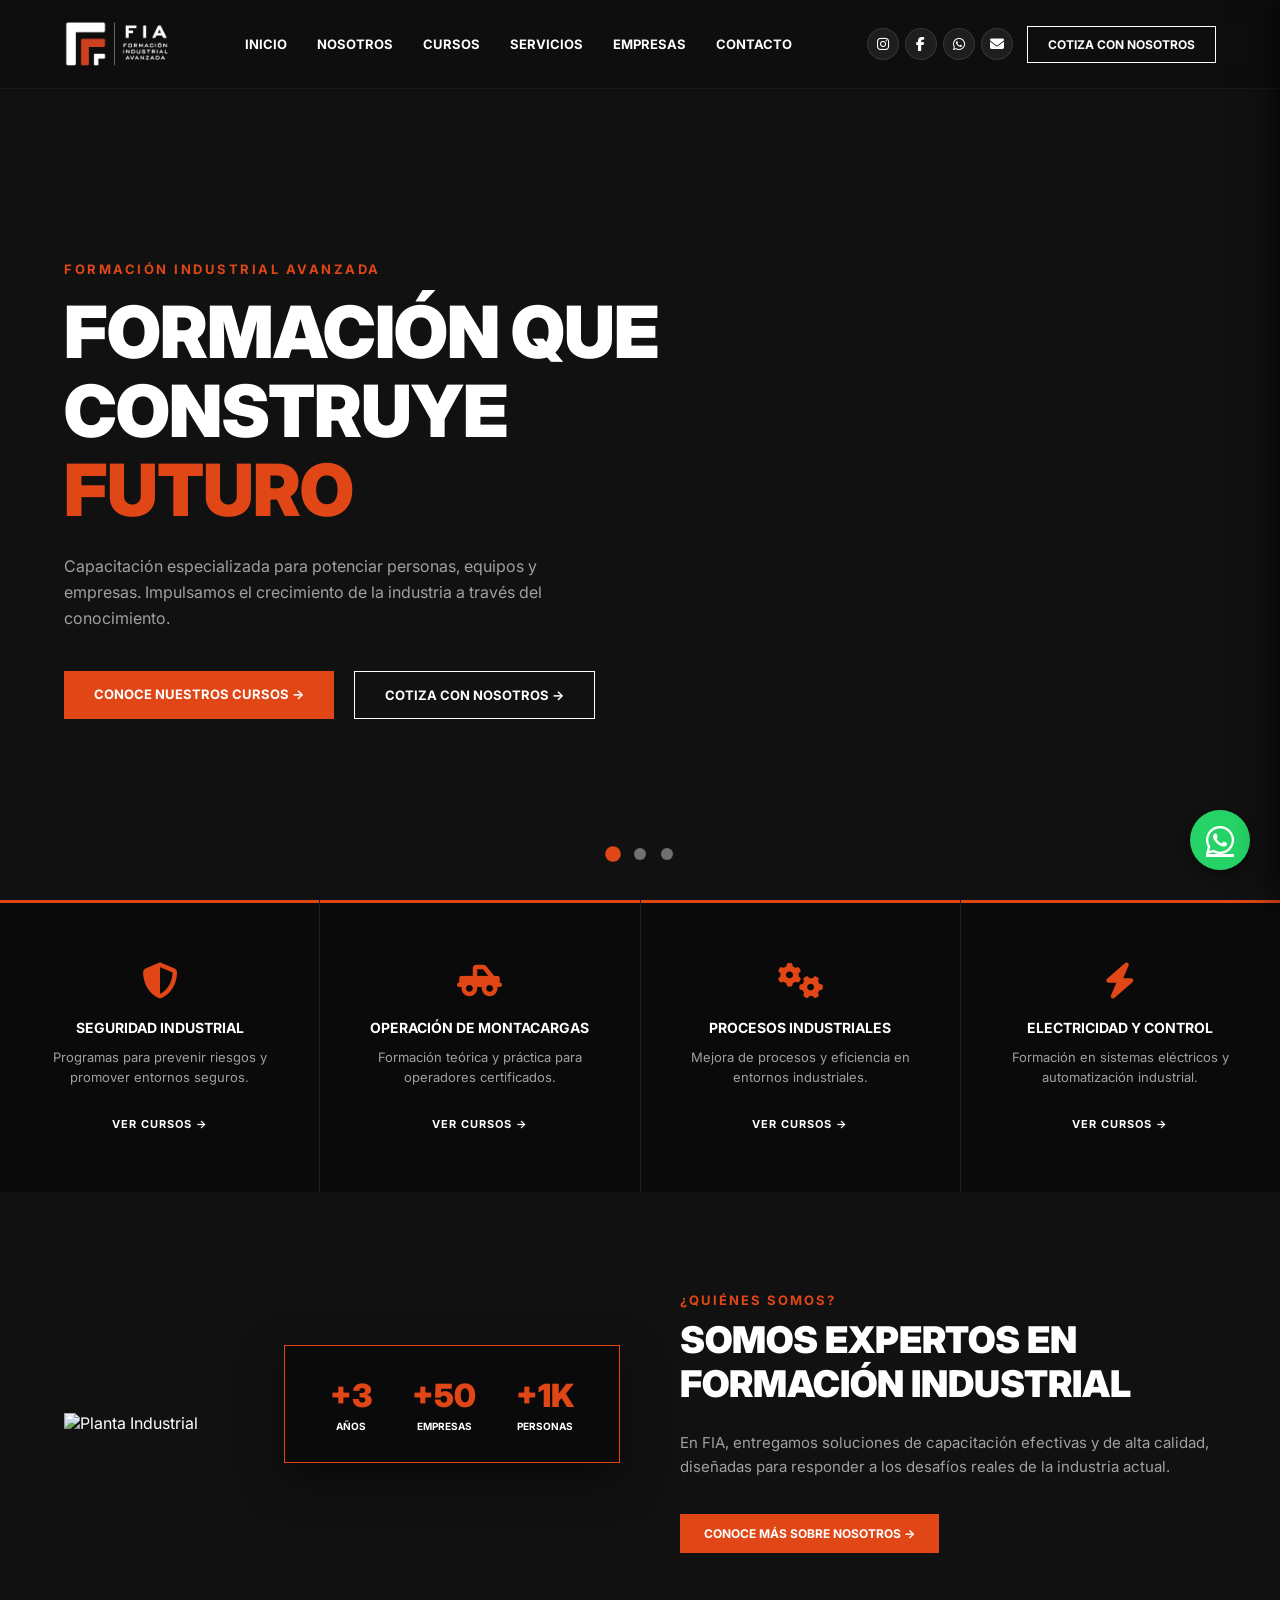
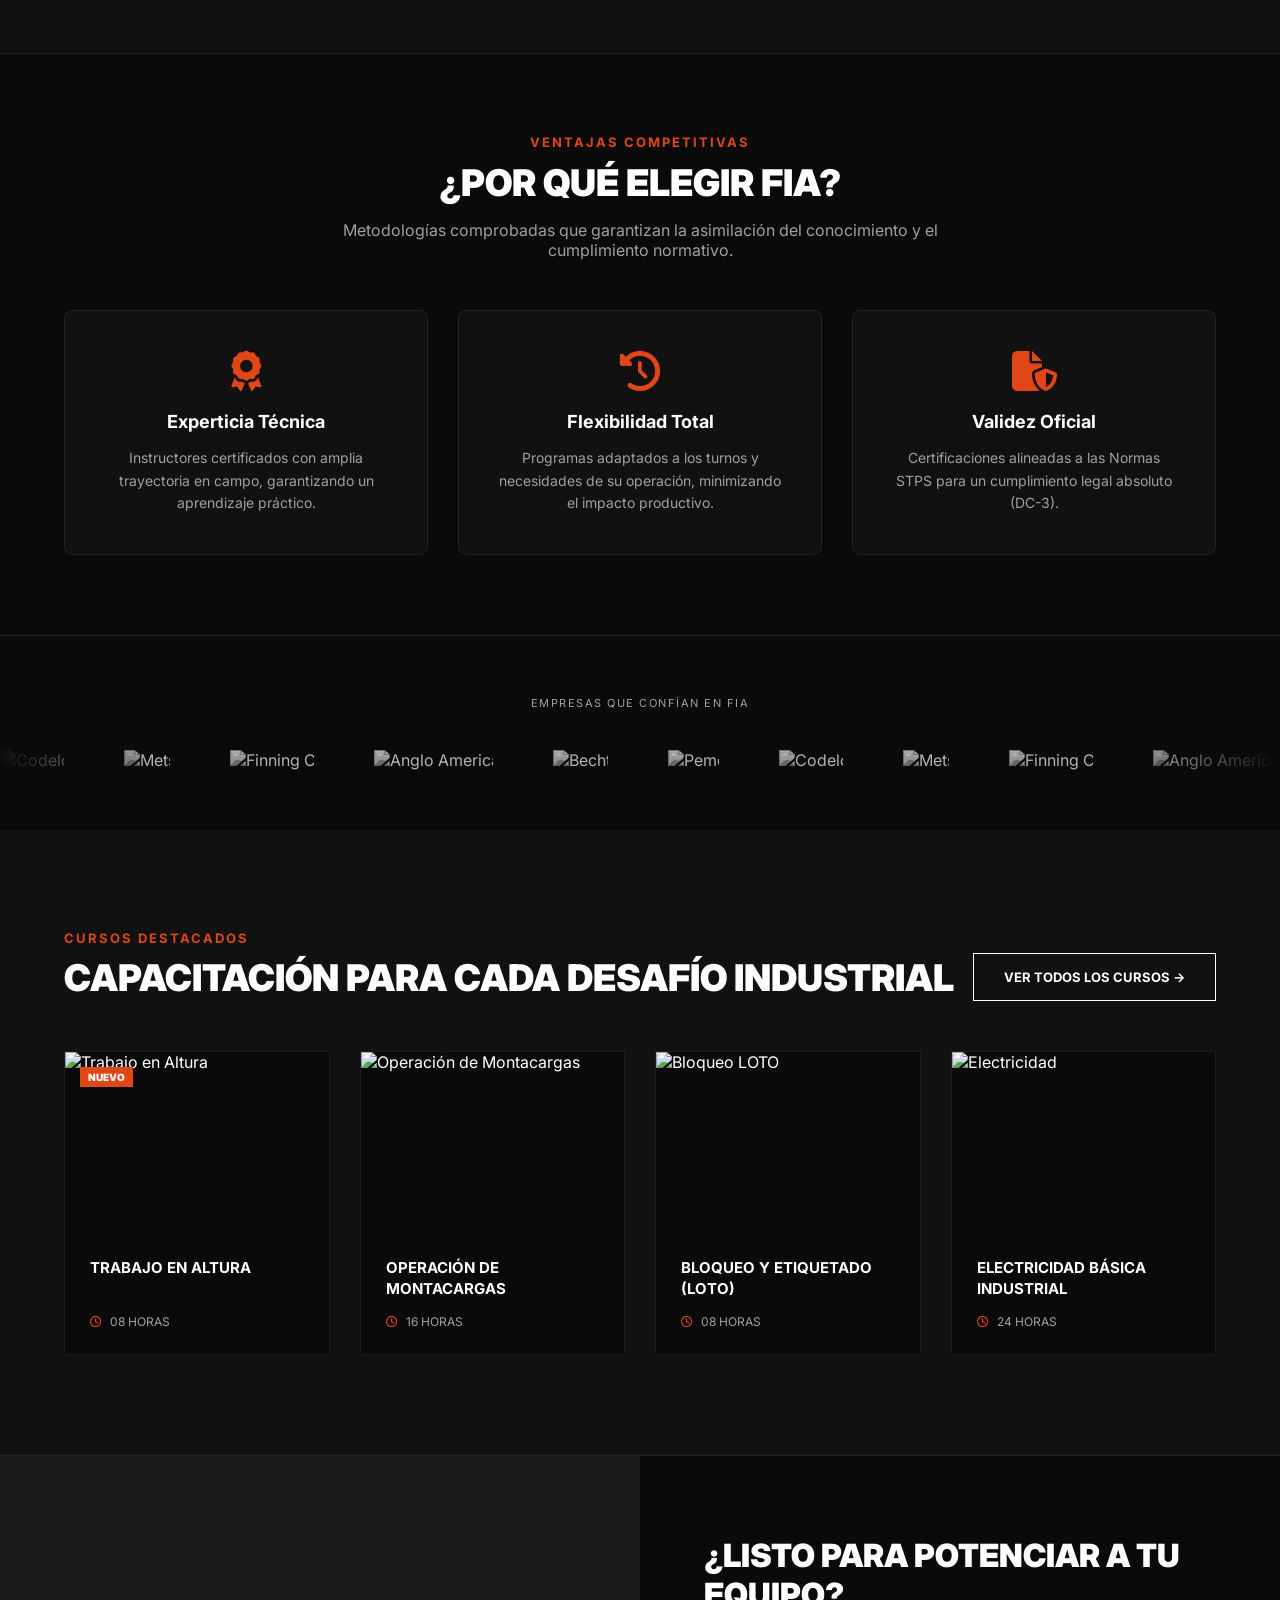
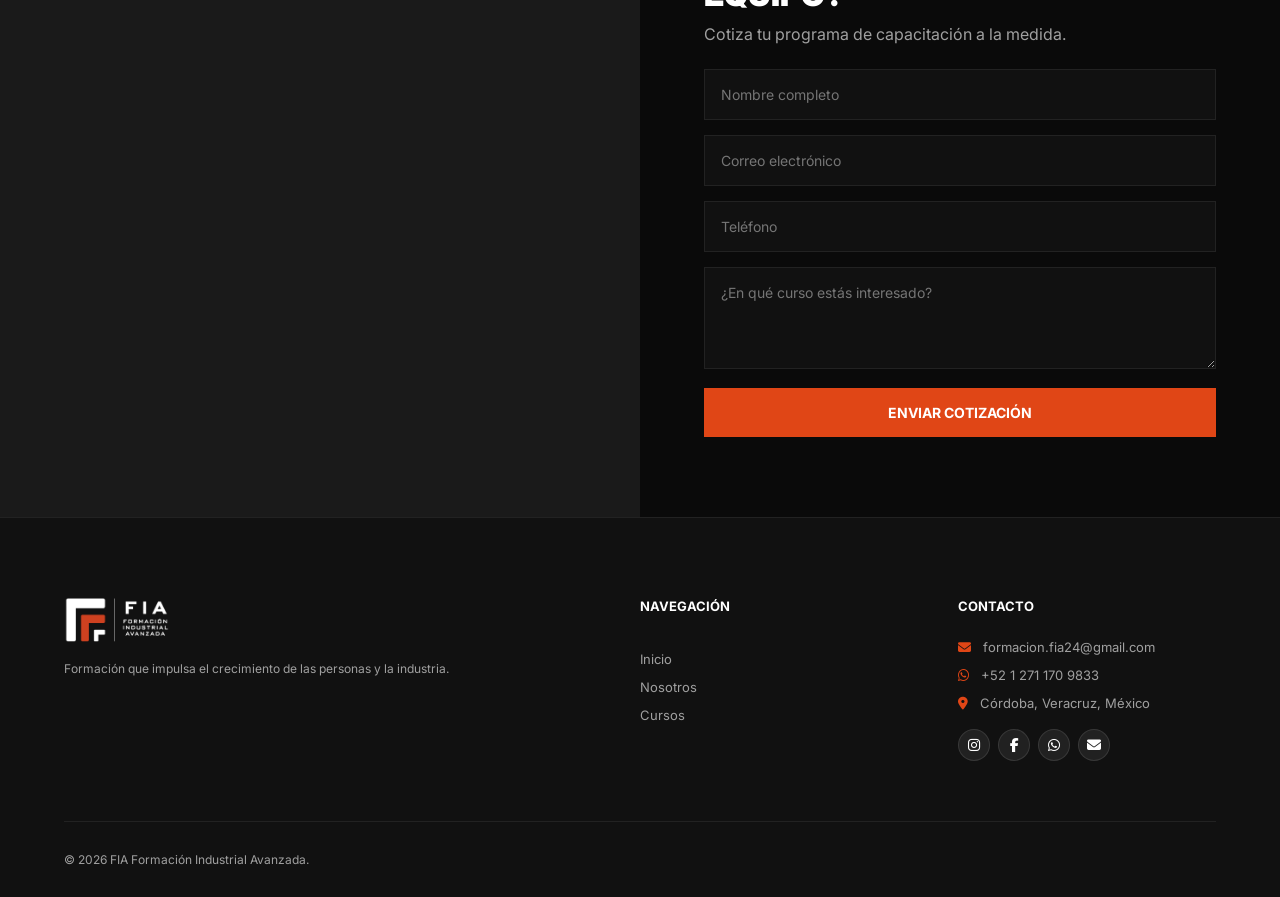
==== commit 44ea049a: "Update index.html" ====
--- a/index.html
+++ b/index.html
@@ -150,15 +150,15 @@
                 <img src="https://images.unsplash.com/photo-1541888946425-d81bb19240f5?auto=format&fit=crop&q=80&w=600" alt="Planta Industrial">
                 <div class="stats-box slide-up">
                     <div class="stat">
-                        <span>+10</span>
+                        <span>+3</span>
                         <p>AÑOS</p>
                     </div>
                     <div class="stat">
-                        <span>+500</span>
+                        <span>+50</span>
                         <p>EMPRESAS</p>
                     </div>
                     <div class="stat">
-                        <span>+8K</span>
+                        <span>+1K</span>
                         <p>PERSONAS</p>
                     </div>
                 </div>
--- a/styles.css
+++ b/styles.css
@@ -267,13 +267,13 @@
 
     /* Hero slider móvil */
     .hero-slider { height: 100svh; height: 100dvh; }
-    .hero-slider .slide { padding: 0 6%; align-items: flex-end; padding-bottom: 80px; }
-    .hero-container { margin-top: 0; }
-    .hero-container h1 { font-size: 2.4rem; line-height: 1.15; }
-    .hero-container h4 { font-size: 11px; }
-    .hero-container p { font-size: 14px; margin-bottom: 28px; }
-    .hero-btns { flex-direction: column; gap: 12px; }
+    .hero-slider .slide { padding: 80px 6% 90px 6%; align-items: center; overflow: hidden; }
+    .hero-container { margin-top: 0; width: 100%; max-width: 100%; }
+    .hero-container h1 { font-size: clamp(1.6rem, 7vw, 2.2rem); line-height: 1.1; letter-spacing: -0.5px; margin-bottom: 16px; word-break: break-word; }
+    .hero-container h4 { font-size: 11px; letter-spacing: 1.5px; margin-bottom: 10px; }
+    .hero-container p { font-size: 13px; margin-bottom: 24px; max-width: 100%; line-height: 1.5; }
+    .hero-btns { flex-direction: column; gap: 10px; }
     .hero-btns .btn-orange,
-    .hero-btns .btn-outline { text-align: center; padding: 14px 20px; }
-    .slider-dots { bottom: 20px; }
-}
+    .hero-btns .btn-outline { text-align: center; padding: 13px 18px; font-size: 12px; }
+    .slider-dots { bottom: 18px; }
+}
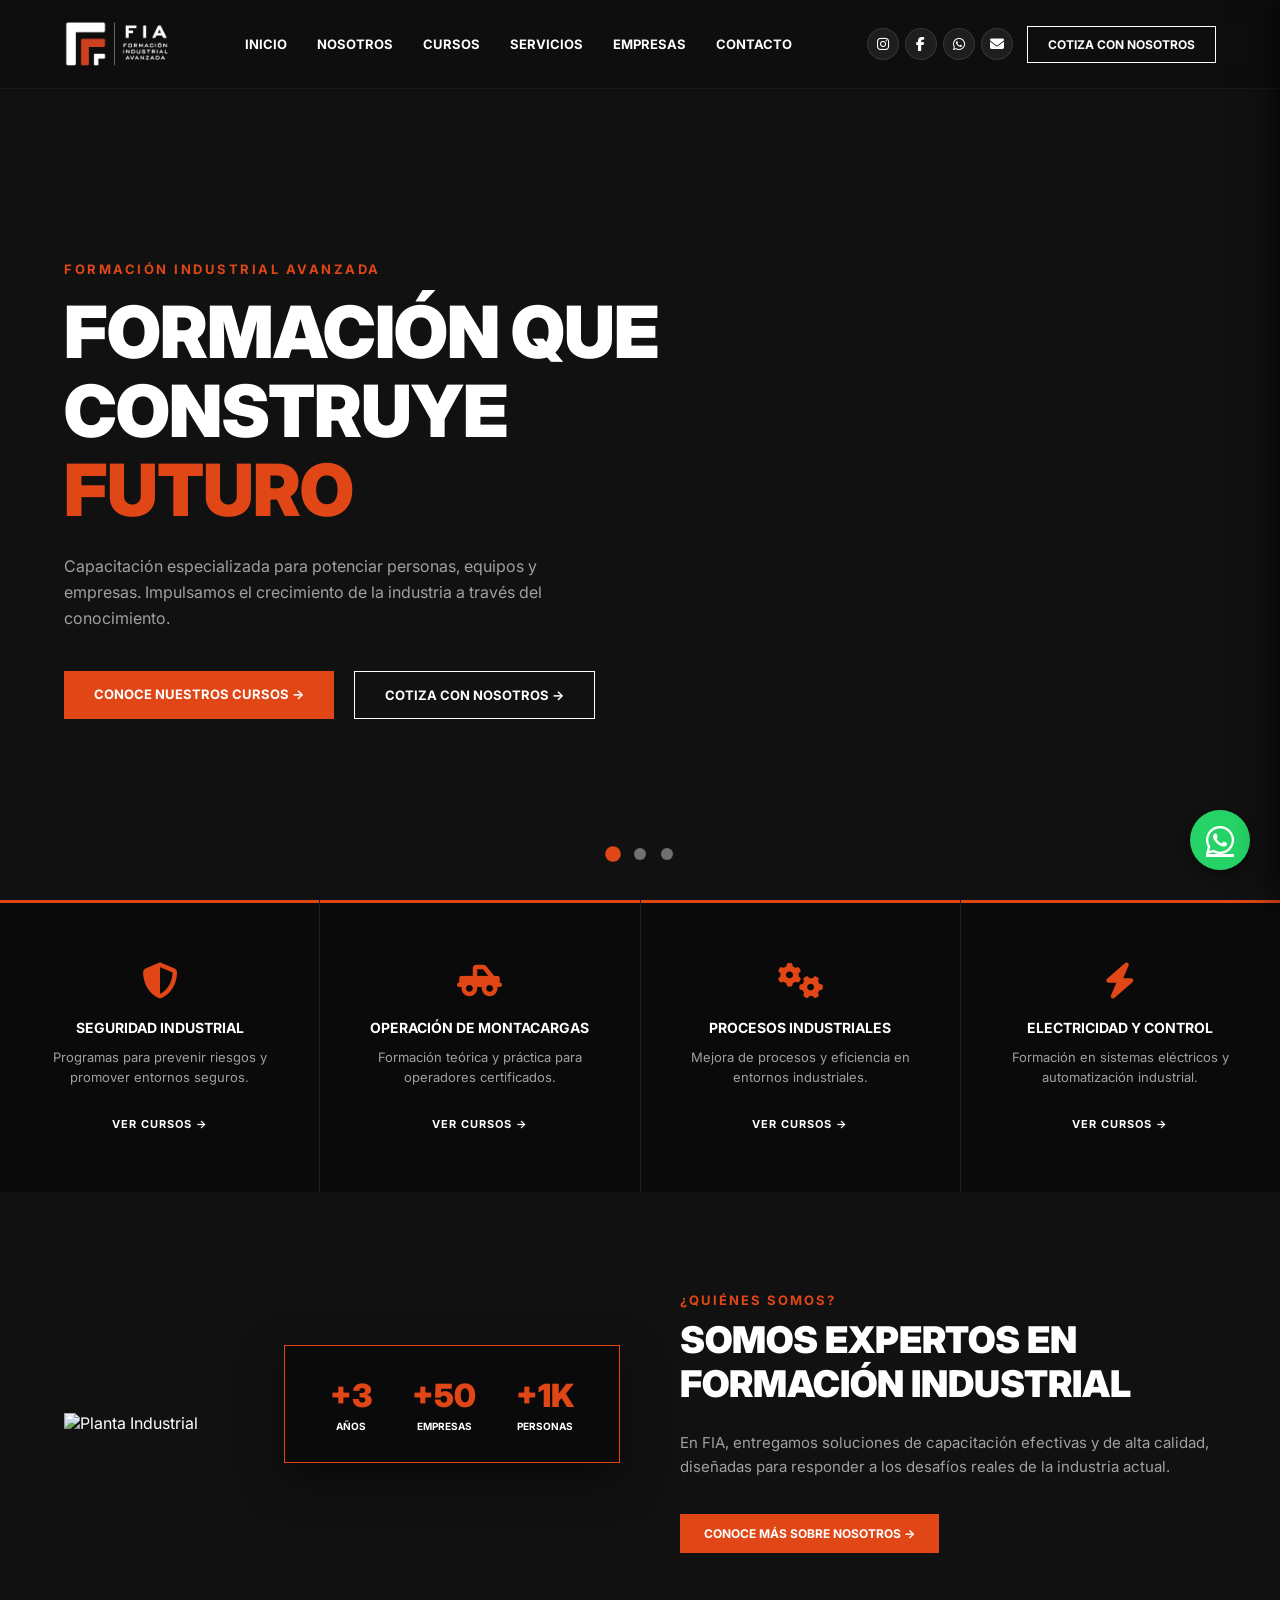
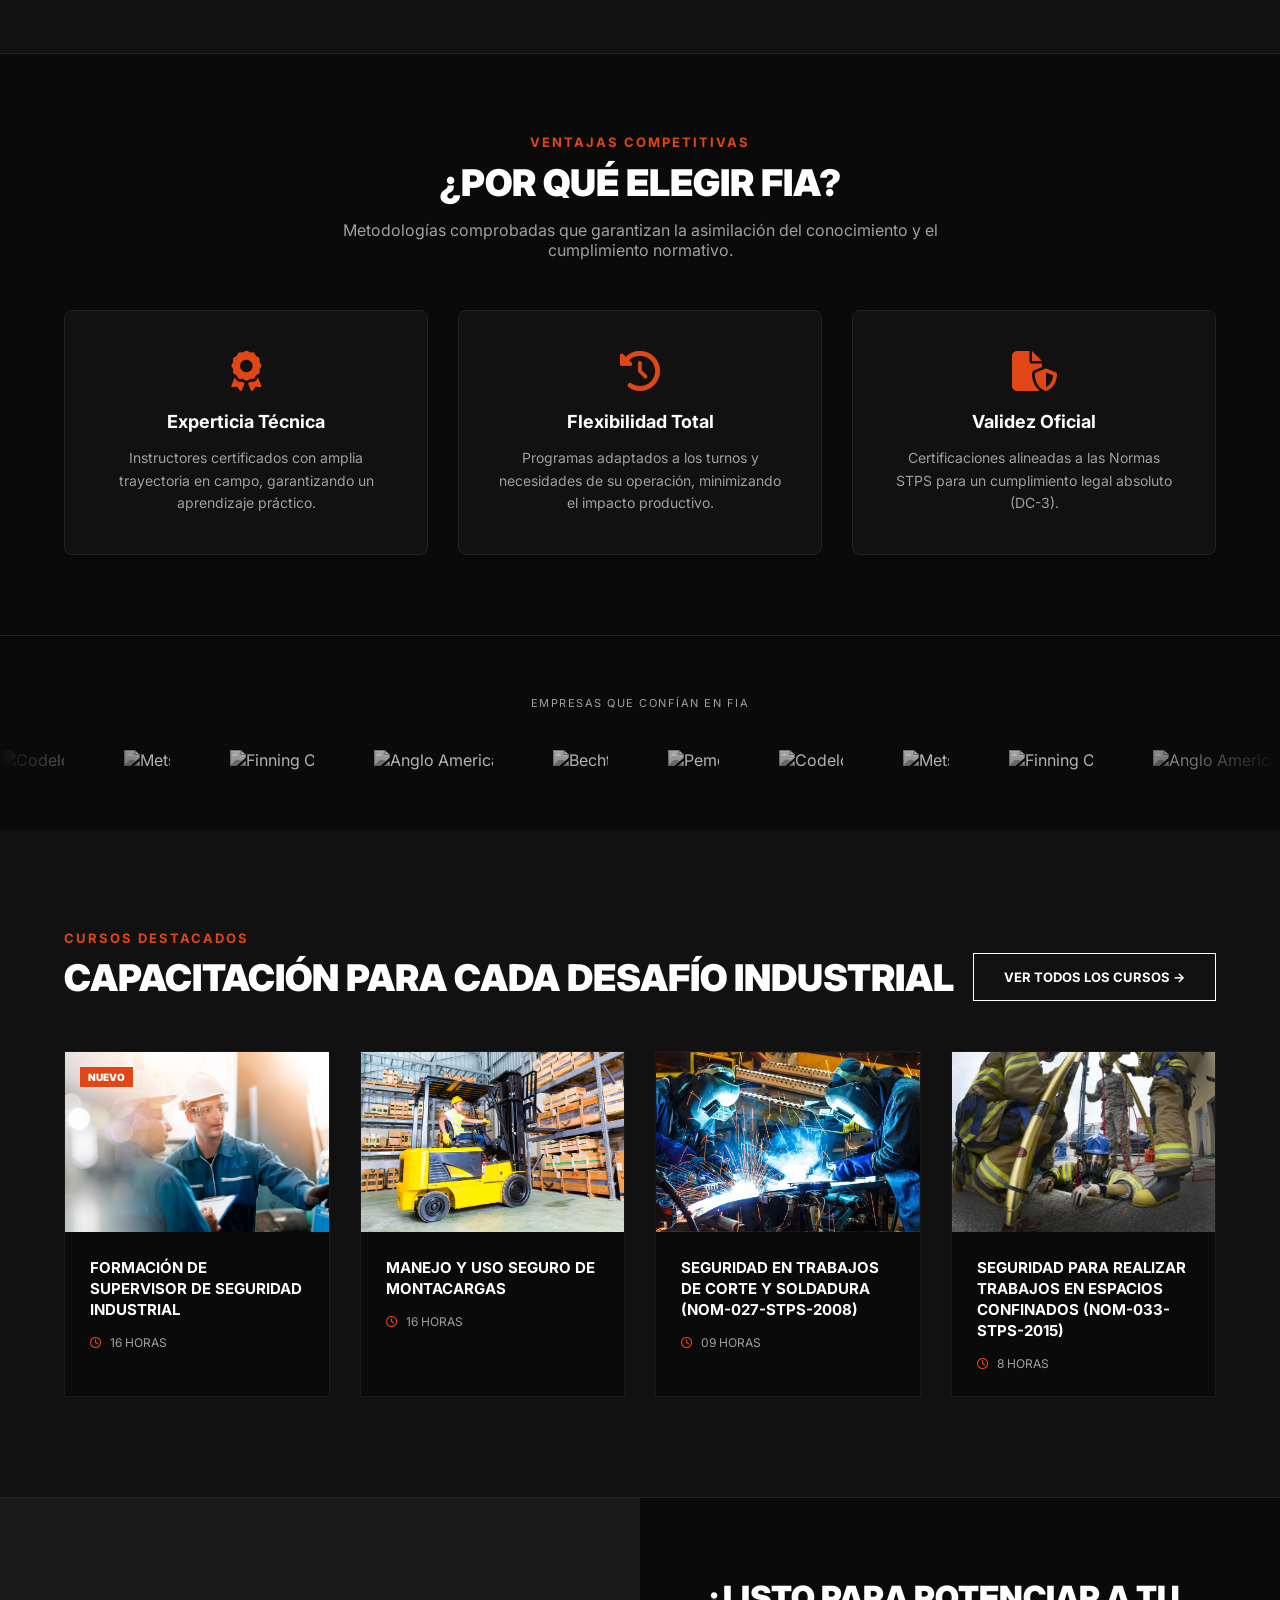
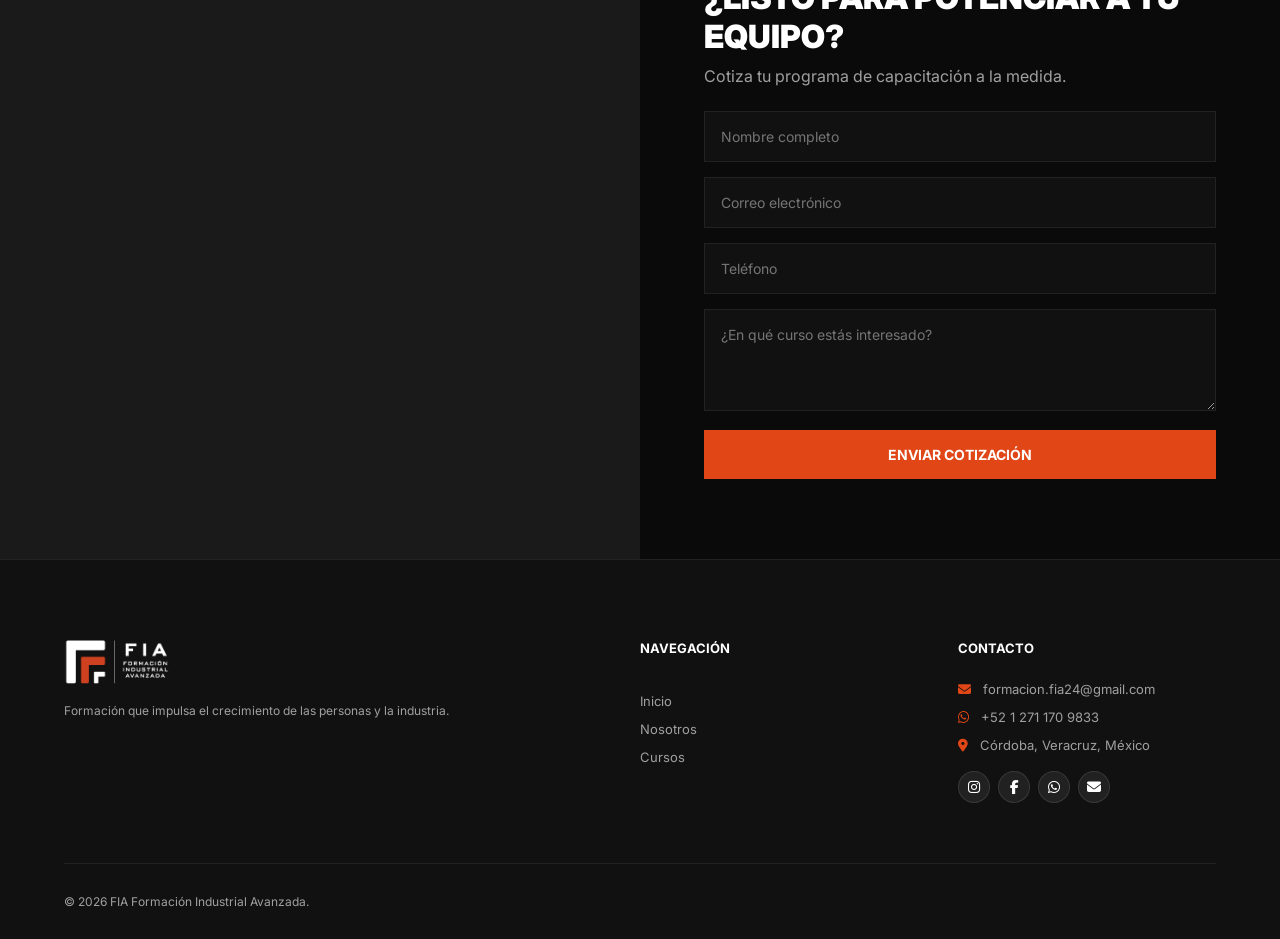
==== commit 93772e39: "Add files via upload" ====
--- a/index.html
+++ b/index.html
@@ -233,31 +233,31 @@
         <div class="cp-grid">
             <div class="cp-card slide-up" style="transition-delay: 0.1s;">
                 <div class="badge">NUEVO</div>
-                <img src="https://images.unsplash.com/photo-1504307651254-35680f356dfd?auto=format&fit=crop&q=80&w=400" alt="Trabajo en Altura">
+                <img src="Imagenes/seguridad_industrial.jpg">
                 <div class="cp-body">
-                    <h3>TRABAJO EN ALTURA</h3>
-                    <p><i class="far fa-clock"></i> 08 HORAS</p>
+                    <h3>FORMACIÓN DE SUPERVISOR DE SEGURIDAD INDUSTRIAL</h3>
+                    <p><i class="far fa-clock"></i> 16 HORAS</p>
                 </div>
             </div>
             <div class="cp-card slide-up" style="transition-delay: 0.2s;">
-                <img src="https://images.unsplash.com/photo-1578575437130-527eed3abbec?auto=format&fit=crop&q=80&w=400" alt="Operación de Montacargas">
+                <img src="Imagenes/Manejo-Seguro-de-Montacargas.jpg">
                 <div class="cp-body">
-                    <h3>OPERACIÓN DE MONTACARGAS</h3>
+                    <h3>MANEJO Y USO SEGURO DE MONTACARGAS</h3>
                     <p><i class="far fa-clock"></i> 16 HORAS</p>
                 </div>
             </div>
             <div class="cp-card slide-up" style="transition-delay: 0.3s;">
-                <img src="https://images.unsplash.com/photo-1581092918056-0c4c3acd3789?auto=format&fit=crop&q=80&w=400" alt="Bloqueo LOTO">
+                <img src="Imagenes/Corte_Soldadura.jpg" alt="Bloqueo LOTO">
                 <div class="cp-body">
-                    <h3>BLOQUEO Y ETIQUETADO (LOTO)</h3>
-                    <p><i class="far fa-clock"></i> 08 HORAS</p>
+                    <h3>SEGURIDAD EN TRABAJOS DE CORTE Y SOLDADURA (NOM-027-STPS-2008)</h3>
+                    <p><i class="far fa-clock"></i> 09 HORAS</p>
                 </div>
             </div>
             <div class="cp-card slide-up" style="transition-delay: 0.4s;">
-                <img src="https://images.unsplash.com/photo-1621905251189-08b45d6a269e?auto=format&fit=crop&q=80&w=400" alt="Electricidad">
+                <img src="Imagenes/Espacios confinados.png">
                 <div class="cp-body">
-                    <h3>ELECTRICIDAD BÁSICA INDUSTRIAL</h3>
-                    <p><i class="far fa-clock"></i> 24 HORAS</p>
+                    <h3>SEGURIDAD PARA REALIZAR TRABAJOS EN ESPACIOS CONFINADOS (NOM-033-STPS-2015)</h3>
+                    <p><i class="far fa-clock"></i> 8 HORAS</p>
                 </div>
             </div>
         </div>
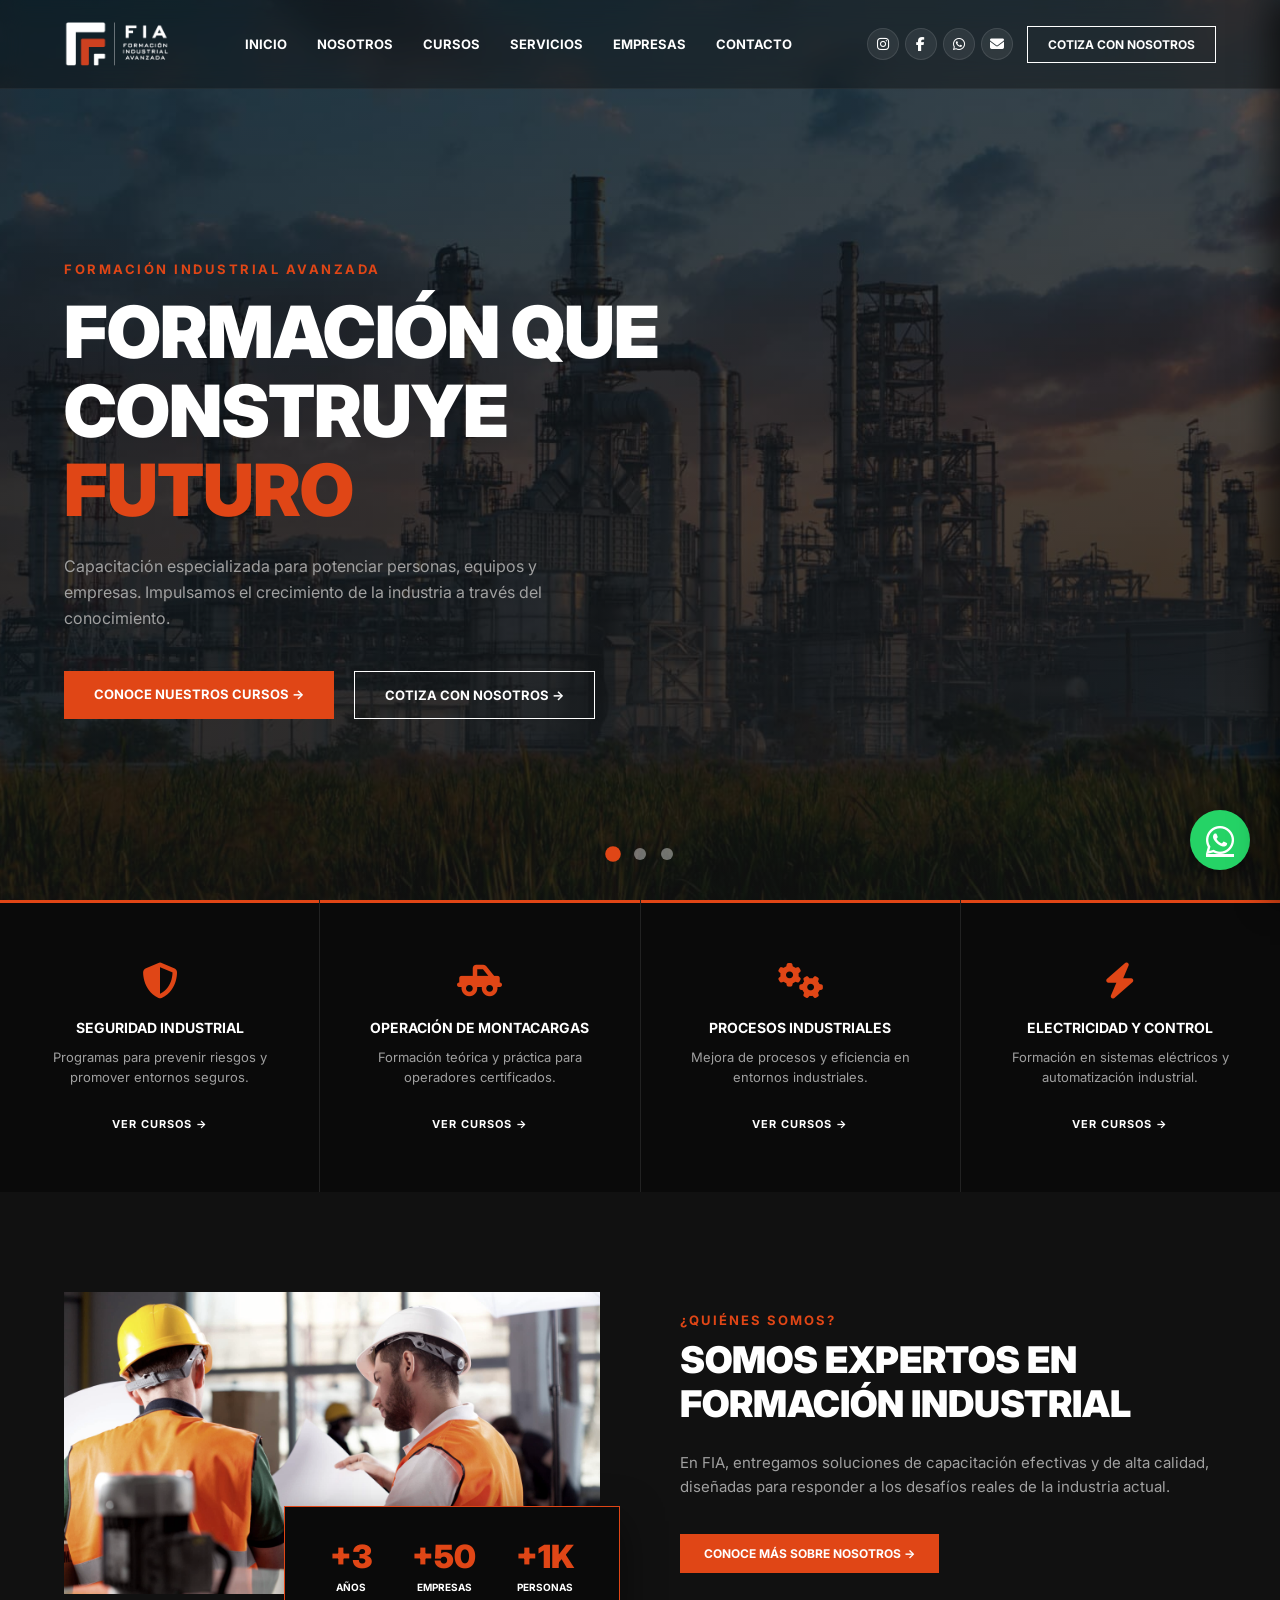
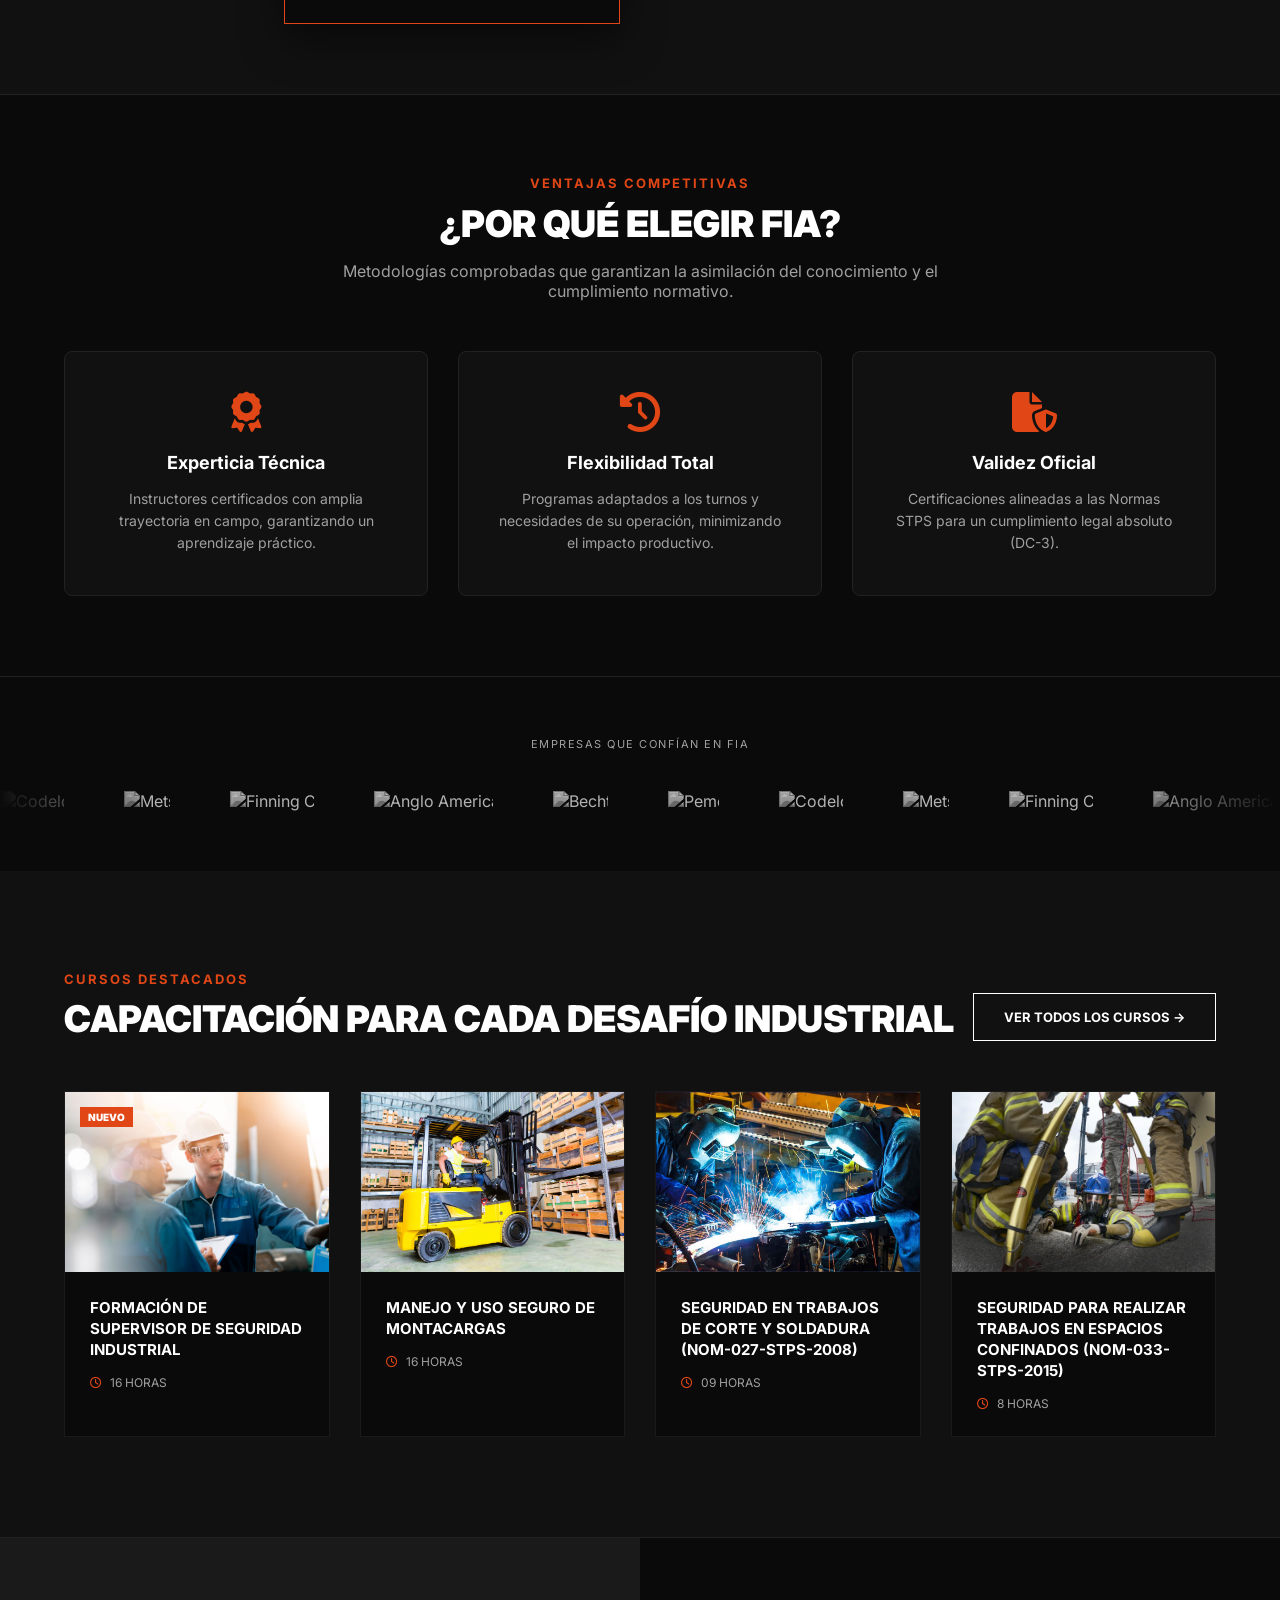
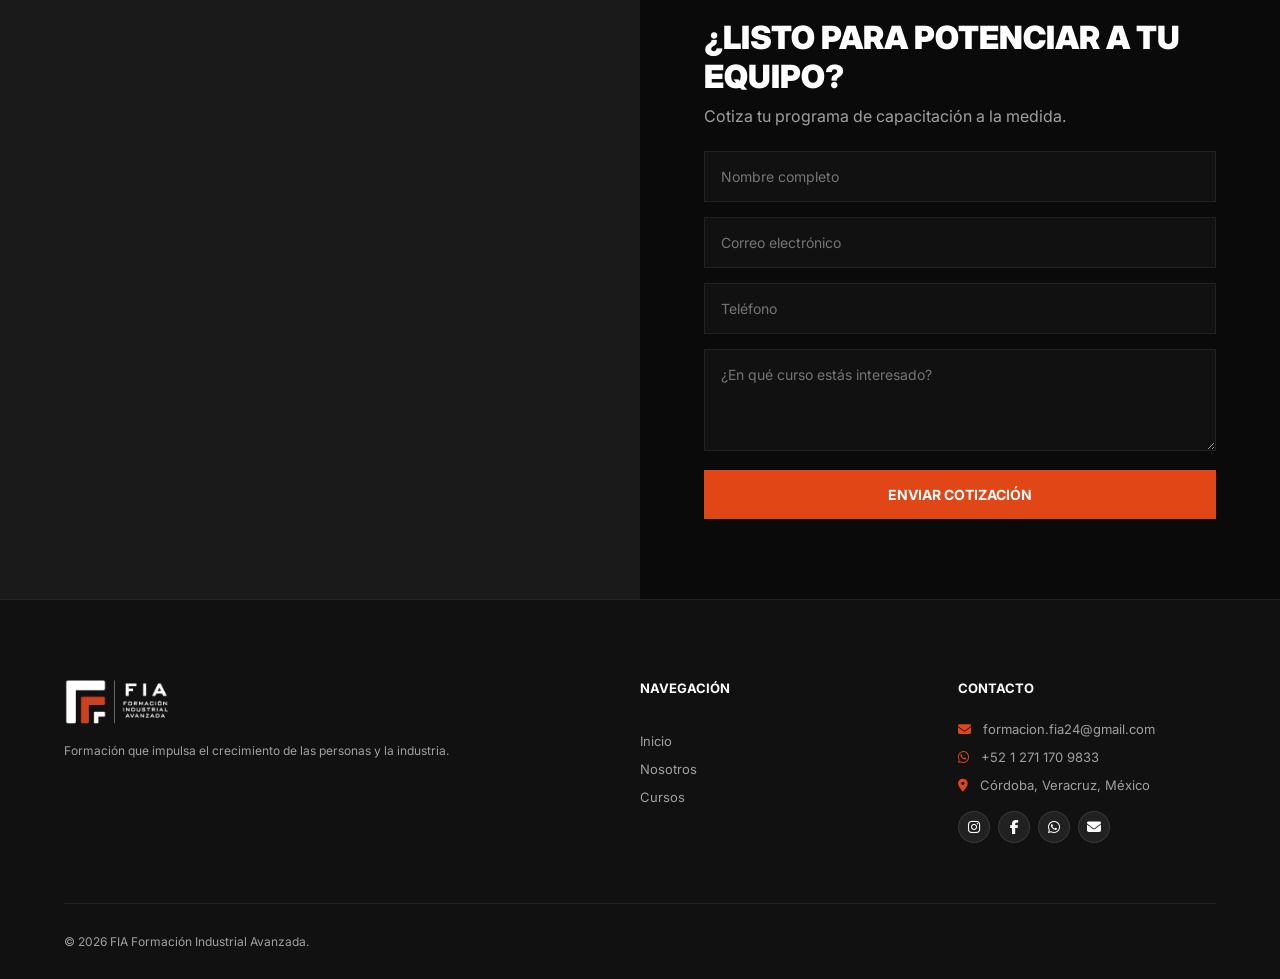
==== commit 6d154f3c: "Add files via upload" ====
--- a/index.html
+++ b/index.html
@@ -74,7 +74,7 @@
 <!-- HERO SLIDER (NUEVO) -->
     <section class="hero-slider" id="inicio">
         <!-- Slide 1 -->
-        <div class="slide active" style="background-image: linear-gradient(rgba(17,17,17,0.7), rgba(17,17,17,0.85)), url('https://images.unsplash.com/photo-1504917595217-d4dc5ebe6122?auto=format&fit=crop&q=80');">
+        <div class="slide active" style="background-image: linear-gradient(rgba(17,17,17,0.7), rgba(17,17,17,0.85)), url('Imagenes/Industria.jpeg');">
             <div class="hero-container fade-in visible">
                 <h4>FORMACIÓN INDUSTRIAL AVANZADA</h4>
                 <h1>FORMACIÓN QUE CONSTRUYE<br><span class="highlight">FUTURO</span></h1>
@@ -86,7 +86,7 @@
             </div>
         </div>
         <!-- Slide 2 -->
-        <div class="slide" style="background-image: linear-gradient(rgba(17,17,17,0.7), rgba(17,17,17,0.85)), url('https://images.unsplash.com/photo-1581092160562-40aa08e78837?auto=format&fit=crop&q=80');">
+        <div class="slide" style="background-image: linear-gradient(rgba(17,17,17,0.7), rgba(17,17,17,0.85)), url('Imagenes/Normativo.jpeg');">
             <div class="hero-container">
                 <h4>CERTIFICACIONES OFICIALES</h4>
                 <h1>CUMPLIMIENTO NORMATIVO<br><span class="highlight">STPS Y DC-3</span></h1>
@@ -97,7 +97,7 @@
             </div>
         </div>
         <!-- Slide 3 -->
-        <div class="slide" style="background-image: linear-gradient(rgba(17,17,17,0.7), rgba(17,17,17,0.85)), url('https://images.unsplash.com/photo-1541888946425-d81bb19240f5?auto=format&fit=crop&q=80');">
+        <div class="slide" style="background-image: linear-gradient(rgba(17,17,17,0.7), rgba(17,17,17,0.85)), url('Imagenes/Trabajadores.jpg');">
             <div class="hero-container">
                 <h4>SEGURIDAD Y PRODUCTIVIDAD</h4>
                 <h1>CERO ACCIDENTES ES<br><span class="highlight">NUESTRA META</span></h1>
@@ -147,7 +147,7 @@
     <section class="about" id="nosotros">
         <div class="about-container">
             <div class="about-img fade-in">
-                <img src="https://images.unsplash.com/photo-1541888946425-d81bb19240f5?auto=format&fit=crop&q=80&w=600" alt="Planta Industrial">
+                <img src="Imagenes/Capacitaciones.jpg" alt="Planta Industrial">
                 <div class="stats-box slide-up">
                     <div class="stat">
                         <span>+3</span>
